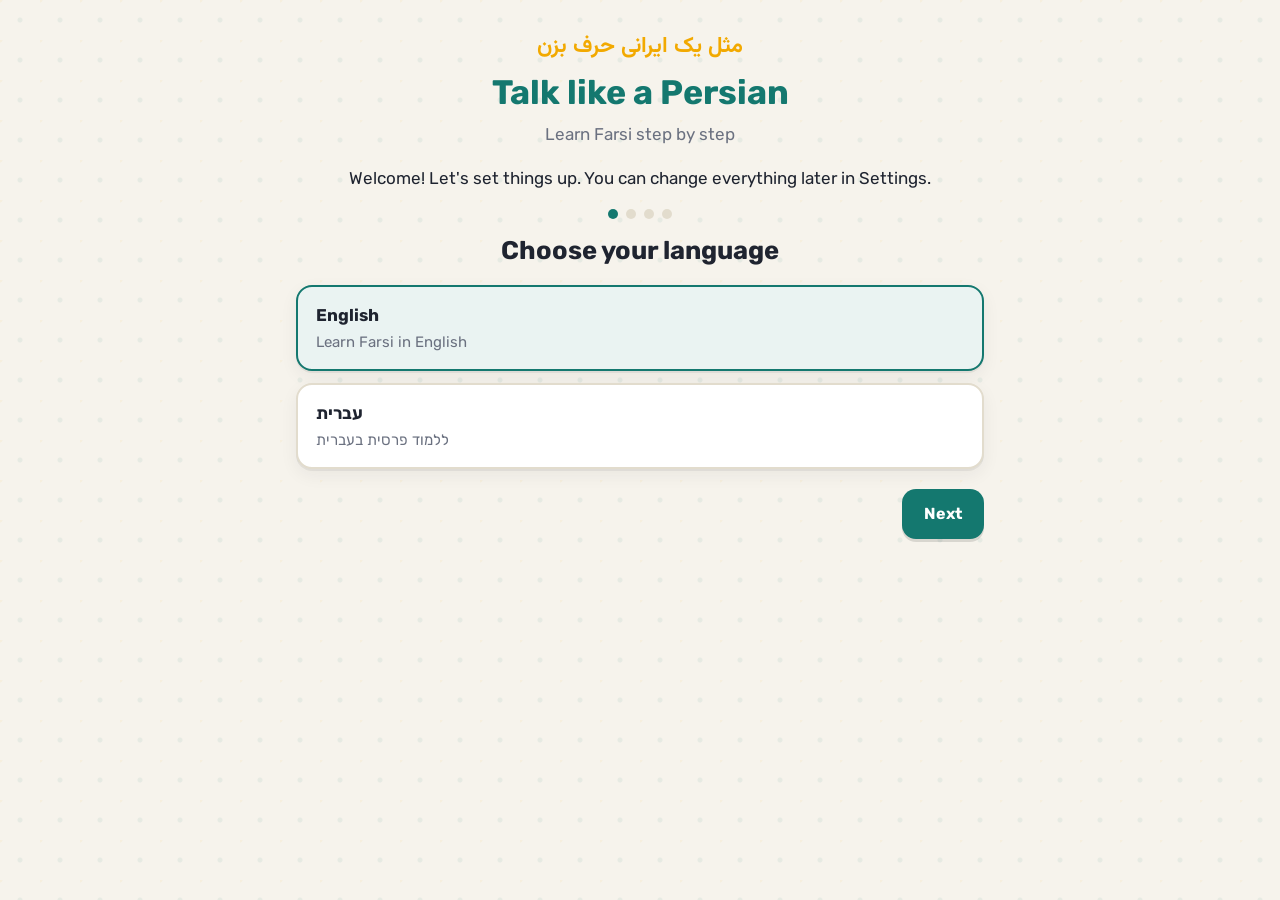
==== index.html @ 5ea9172d "Add Talk like a Persian: a Farsi learning web app Interactive app teaching Farsi to English and Hebr" ====
<!doctype html>
<html lang="en" dir="ltr">
<head>
  <meta charset="utf-8">
  <meta name="viewport" content="width=device-width, initial-scale=1">
  <title>Talk like a Persian</title>
  <meta name="description" content="Learn Farsi (Persian) in English or Hebrew: speaking, reading and writing, with fun exercises.">
  <meta name="theme-color" content="#14786f">
  <link rel="icon" href="data:image/svg+xml,%3Csvg xmlns='http://www.w3.org/2000/svg' viewBox='0 0 100 100'%3E%3Crect width='100' height='100' rx='22' fill='%2314786f'/%3E%3Ctext x='50' y='70' font-size='62' text-anchor='middle' fill='%23f2a900' font-family='serif'%3E%D9%81%3C/text%3E%3C/svg%3E">
  <link rel="preconnect" href="https://fonts.googleapis.com">
  <link rel="preconnect" href="https://fonts.gstatic.com" crossorigin>
  <link href="https://fonts.googleapis.com/css2?family=Rubik:wght@400;500;700&family=Vazirmatn:wght@400;600;700&display=swap" rel="stylesheet">
  <link rel="stylesheet" href="css/style.css">
</head>
<body>
  <div id="app" class="app"></div>
  <noscript>This app needs JavaScript turned on.</noscript>
  <script src="js/data.js"></script>
  <script src="js/strings.js"></script>
  <script src="js/app.js"></script>
</body>
</html>
---- css/style.css ----
/* Talk like a Persian — styles. Colors inspired by Persian tiles: turquoise, lapis, saffron, pomegranate. */
:root {
  --bg: #f6f3ec;
  --surface: #ffffff;
  --surface-2: #f0ece2;
  --text: #1f2430;
  --muted: #6b7180;
  --line: #e2dccd;
  --brand: #14786f;
  --brand-2: #1aa39a;
  --lapis: #2456a6;
  --saffron: #f2a900;
  --ok: #1f9d55;
  --ok-bg: #e3f6ea;
  --bad: #c8102e;
  --bad-bg: #fde8eb;
  --neutral-bg: #eef0f4;
  --shadow: 0 2px 0 rgba(0, 0, 0, .06), 0 6px 18px rgba(31, 36, 48, .06);
  --radius: 16px;
  --font: "Rubik", system-ui, -apple-system, "Segoe UI", Arial, sans-serif;
  --font-fa: "Vazirmatn", "Noto Naskh Arabic", "Segoe UI", Tahoma, sans-serif;
}
@media (prefers-color-scheme: dark) {
  :root {
    --bg: #12161d;
    --surface: #1b212b;
    --surface-2: #232b37;
    --text: #e8eaf0;
    --muted: #9aa2b1;
    --line: #2e3745;
    --brand: #22b3a7;
    --brand-2: #2fcabd;
    --lapis: #6d9bea;
    --ok: #3ccf7e;
    --ok-bg: #173826;
    --bad: #ff6b81;
    --bad-bg: #3d1d24;
    --neutral-bg: #252c38;
    --shadow: 0 2px 0 rgba(0, 0, 0, .3), 0 6px 18px rgba(0, 0, 0, .25);
  }
}

* { box-sizing: border-box; }
html, body { margin: 0; }
body {
  background: var(--bg);
  background-image:
    radial-gradient(circle at 20px 20px, rgba(20, 120, 111, .07) 2px, transparent 3px),
    radial-gradient(circle at 0 0, rgba(242, 169, 0, .06) 2px, transparent 3px);
  background-size: 40px 40px;
  color: var(--text);
  font-family: var(--font);
  font-size: 17px;
  line-height: 1.5;
  -webkit-tap-highlight-color: transparent;
}
button { font: inherit; color: inherit; cursor: pointer; }
button:disabled { cursor: default; }
.app { max-width: 720px; margin: 0 auto; padding: 0 16px 48px; min-height: 100vh; }

.fa { font-family: var(--font-fa); unicode-bidi: isolate; }
.tr { unicode-bidi: isolate; }
.muted { color: var(--muted); }
.small { font-size: .85em; }
.center { text-align: center; }

/* ---------- top bar ---------- */
.topbar {
  display: flex; align-items: center; justify-content: space-between;
  padding: 12px 0; gap: 8px; position: sticky; top: 0; z-index: 5;
  background: var(--bg);
}
.brand { display: flex; align-items: center; gap: 10px; background: none; border: 0; padding: 0; font-weight: 700; }
.brand-mark {
  width: 38px; height: 38px; border-radius: 11px; display: grid; place-items: center;
  background: var(--brand); color: var(--saffron); font-size: 24px; line-height: 1;
}
.brand-text { font-size: 18px; }
.stats { display: flex; align-items: center; gap: 6px; }
.stat { background: var(--surface); border: 1px solid var(--line); border-radius: 999px; padding: 4px 10px; font-weight: 500; font-size: 15px; }
.icon-btn { background: var(--surface); border: 1px solid var(--line); border-radius: 12px; width: 40px; height: 40px; font-size: 18px; flex: none; }
@media (max-width: 420px) { .brand-text { display: none; } }

/* ---------- buttons ---------- */
.btn {
  border: 0; border-radius: 14px; padding: 13px 22px; font-weight: 700; font-size: 16px;
  background: var(--surface-2); transition: transform .08s, filter .15s;
  box-shadow: 0 3px 0 rgba(0, 0, 0, .12);
}
.btn:active:not(:disabled) { transform: translateY(2px); box-shadow: 0 1px 0 rgba(0, 0, 0, .12); }
.btn:disabled { opacity: .45; }
.btn.primary { background: var(--brand); color: #fff; }
.btn.danger { background: var(--bad); color: #fff; }
.btn.ghost { background: var(--surface); border: 1px solid var(--line); }
.btn.small { padding: 8px 14px; font-size: 14px; }
.row { display: flex; justify-content: space-between; align-items: center; gap: 12px; margin-top: 20px; }
.center-row { justify-content: center; }
.stack { display: grid; gap: 10px; margin-top: 24px; }

/* ---------- onboarding ---------- */
.onboard { padding-top: 28px; }
.hero { text-align: center; margin-bottom: 18px; }
.hero h1 { margin: 4px 0 0; font-size: 34px; color: var(--brand); }
.hero-fa { font-size: 22px; color: var(--saffron); font-weight: 700; }
.hero p { margin: 4px 0 0; }
.dots { display: flex; justify-content: center; gap: 8px; margin: 18px 0 6px; }
.dots i { width: 10px; height: 10px; border-radius: 50%; background: var(--line); }
.dots i.on { background: var(--brand); }
.onboard h2 { text-align: center; margin: 12px 0 16px; }
.choices { display: grid; gap: 12px; }
.choice {
  text-align: start; background: var(--surface); border: 2px solid var(--line); border-radius: var(--radius);
  padding: 16px 18px; display: grid; gap: 2px; box-shadow: var(--shadow);
}
.choice span { color: var(--muted); font-size: 15px; }
.choice.selected { border-color: var(--brand); background: color-mix(in srgb, var(--brand) 9%, var(--surface)); }

/* ---------- menu ---------- */
.page-title { font-size: 24px; margin: 10px 0 18px; }
.modes { display: grid; grid-template-columns: 1fr 1fr; gap: 12px; margin-bottom: 18px; }
@media (max-width: 520px) { .modes { grid-template-columns: 1fr; } }
.mode {
  display: flex; gap: 12px; align-items: center; text-align: start; border: 0; border-radius: var(--radius);
  padding: 16px; color: #fff; box-shadow: var(--shadow);
}
.mode small { display: block; opacity: .9; font-size: 14px; }
.mode-icon { font-size: 28px; }
.mode.review { background: linear-gradient(135deg, var(--lapis), #3a74cf); }
.mode.speed { background: linear-gradient(135deg, #d98c00, var(--saffron)); color: #2a1c00; }
.section { background: var(--surface); border: 1px solid var(--line); border-radius: var(--radius); margin-bottom: 14px; box-shadow: var(--shadow); }
.section summary {
  list-style: none; padding: 14px 18px; font-weight: 700; font-size: 19px; display: flex; align-items: center; gap: 10px; cursor: pointer;
}
.section summary::-webkit-details-marker { display: none; }
.section summary::after { content: "▾"; margin-inline-start: auto; color: var(--muted); transition: transform .2s; }
.section:not([open]) summary::after { transform: rotate(-90deg); }
[dir="rtl"] .section:not([open]) summary::after { transform: rotate(90deg); }
.badge { font-style: normal; font-size: 12px; background: var(--saffron); color: #2a1c00; border-radius: 999px; padding: 2px 8px; }
.topics { display: grid; grid-template-columns: repeat(auto-fill, minmax(210px, 1fr)); gap: 10px; padding: 0 14px 14px; }
.topic {
  display: flex; align-items: center; gap: 12px; text-align: start; background: var(--surface-2);
  border: 2px solid transparent; border-radius: 14px; padding: 12px;
}
.topic:hover { border-color: var(--brand-2); }
.topic.done { background: color-mix(in srgb, var(--brand) 10%, var(--surface)); }
.topic-icon { font-size: 26px; width: 42px; height: 42px; display: grid; place-items: center; background: var(--surface); border-radius: 12px; flex: none; }
.icon-fa { color: var(--brand); font-weight: 700; }
.topic-body { display: grid; flex: 1; min-width: 0; }
.topic-body strong { font-size: 15px; line-height: 1.3; }
.topic-body small { color: var(--muted); }
.stars i { font-style: normal; color: var(--line); font-size: 14px; }
.stars i.on { color: var(--saffron); }

/* ---------- settings ---------- */
.settings label { display: block; font-weight: 700; margin: 18px 0 8px; }
.seg { display: flex; flex-wrap: wrap; gap: 8px; }
.seg button { background: var(--surface); border: 2px solid var(--line); border-radius: 12px; padding: 9px 14px; }
.seg button.selected { border-color: var(--brand); background: color-mix(in srgb, var(--brand) 12%, var(--surface)); font-weight: 700; }

/* ---------- lesson header / progress ---------- */
.lesson-head { display: flex; align-items: center; gap: 12px; margin: 8px 0 14px; }
.lesson-head h1 { font-size: 19px; margin: 0; flex: 1; }
.progress { height: 12px; background: var(--surface-2); border-radius: 999px; overflow: hidden; }
.progress.grow { flex: 1; }
.progress i { display: block; height: 100%; background: linear-gradient(90deg, var(--brand-2), var(--brand)); border-radius: 999px; transition: width .3s; }
.counter { text-align: center; color: var(--muted); font-size: 14px; margin: 6px 0 10px; }
.intro {
  background: color-mix(in srgb, var(--saffron) 14%, var(--surface)); border: 1px solid color-mix(in srgb, var(--saffron) 40%, var(--line));
  border-radius: 14px; padding: 12px 14px; margin-bottom: 14px; font-size: 15px;
}

/* ---------- flashcards ---------- */
.card-wrap { perspective: 1200px; }
.card {
  position: relative; width: 100%; min-height: 330px; border: 0; padding: 0; background: none;
  transform-style: preserve-3d; transition: transform .5s;
}
.card.flipped { transform: rotateY(180deg); }
.face {
  position: absolute; inset: 0; backface-visibility: hidden; -webkit-backface-visibility: hidden;
  background: var(--surface); border: 1px solid var(--line); border-radius: 22px; box-shadow: var(--shadow);
  display: flex; flex-direction: column; align-items: center; justify-content: center; gap: 10px; padding: 20px;
}
.face.back { transform: rotateY(180deg); }
.word { display: flex; flex-direction: column; align-items: center; gap: 4px; text-align: center; }
.word .primary { font-weight: 700; line-height: 1.6; }
.word .secondary { color: var(--muted); }
.word.xl .primary { font-size: 46px; }
.word.xl .secondary { font-size: 20px; }
.word.lg .primary { font-size: 36px; }
.word.lg .secondary { font-size: 18px; }
.word.md .primary { font-size: 28px; }
.word.md .secondary { font-size: 16px; }
.meaning { font-size: 20px; font-weight: 500; text-align: center; }
.meaning.big { font-size: 26px; font-weight: 700; }
.extra { font-size: 16px; text-align: center; }
.label { color: var(--muted); }
.digit { font-size: 26px; font-weight: 700; color: var(--brand); }
.letter-big { font-size: 110px; line-height: 1.2; color: var(--brand); text-align: center; font-weight: 700; }
.letter-name { font-size: 26px; font-weight: 700; }
.forms-title { color: var(--muted); font-size: 14px; }
.forms { display: flex; gap: 10px; flex-wrap: wrap; justify-content: center; direction: rtl; }
.form { background: var(--surface-2); border-radius: 12px; padding: 6px 12px; display: grid; justify-items: center; min-width: 64px; }
.form .fa { font-size: 38px; line-height: 1.5; }
.form small { color: var(--muted); font-size: 12px; direction: ltr; }
[lang="he"] .form small { direction: rtl; }
.note { font-size: 14px; color: var(--muted); margin: 0; text-align: center; }
.example { font-size: 16px; text-align: center; }
.ex-fa { font-size: 24px; font-weight: 700; }

/* ---------- practice ---------- */
.prompt { font-size: 21px; margin: 6px 0 14px; }
.stem {
  background: var(--surface); border: 1px solid var(--line); border-radius: 20px; padding: 22px 16px; box-shadow: var(--shadow);
  display: flex; flex-direction: column; align-items: center; gap: 8px; margin-bottom: 16px;
}
.equals { color: var(--muted); font-size: 22px; }
.options { display: grid; gap: 10px; }
.options.two { grid-template-columns: 1fr 1fr; }
.options.letters-4 { grid-template-columns: repeat(4, 1fr); }
.opt {
  background: var(--surface); border: 2px solid var(--line); border-bottom-width: 4px; border-radius: 14px;
  padding: 14px; font-size: 18px; display: flex; align-items: center; justify-content: center; gap: 10px; flex-wrap: wrap;
  transition: transform .08s;
}
.opt:active:not(:disabled) { transform: translateY(2px); }
.opt:hover:not(:disabled) { border-color: var(--brand-2); }
.opt-main { font-weight: 700; font-size: 20px; }
.opt-sub { color: var(--muted); font-size: 15px; }
.opt-letter { font-size: 40px; line-height: 1.3; }
.opt.right, .m-btn.matched { border-color: var(--ok); background: var(--ok-bg); }
.opt.wrong, .m-btn.wrong { border-color: var(--bad); background: var(--bad-bg); animation: shake .35s; }
.opt.yes { color: var(--ok); font-weight: 700; }
.opt.no { color: var(--bad); font-weight: 700; }
@keyframes shake { 25% { transform: translateX(-5px); } 75% { transform: translateX(5px); } }

.type-in {
  width: 100%; font: inherit; font-size: 22px; padding: 14px 16px; border-radius: 14px; border: 2px solid var(--line);
  background: var(--surface); color: var(--text); text-align: center;
}
.type-in:focus { outline: none; border-color: var(--brand); }
.type-in.right { border-color: var(--ok); background: var(--ok-bg); }
.type-in.wrong { border-color: var(--bad); background: var(--bad-bg); }

.answer-line {
  min-height: 64px; border-bottom: 2px dashed var(--line); display: flex; flex-wrap: wrap; gap: 8px; padding: 10px 0; margin-bottom: 16px;
}
.answer-line.right { border-color: var(--ok); }
.answer-line.wrong { border-color: var(--bad); }
.bank { display: flex; flex-wrap: wrap; gap: 8px; justify-content: center; min-height: 54px; }
.tile {
  background: var(--surface); border: 2px solid var(--line); border-bottom-width: 4px; border-radius: 12px; padding: 8px 14px; font-size: 19px;
}
.tile .fa { font-size: 22px; }
.tile.letter { min-width: 52px; }
.tile.letter .fa { font-size: 28px; }
.tile.used { opacity: .25; }
.spell-out {
  min-height: 84px; display: grid; place-items: center; font-size: 46px; font-weight: 700;
  border-bottom: 2px dashed var(--line); margin-bottom: 16px;
}
.spell-out.right { color: var(--ok); border-color: var(--ok); }
.spell-out.wrong { color: var(--bad); border-color: var(--bad); }

.match { display: grid; grid-template-columns: 1fr 1fr; gap: 12px; }
.match .col { display: grid; gap: 10px; align-content: start; }
.m-btn {
  background: var(--surface); border: 2px solid var(--line); border-bottom-width: 4px; border-radius: 14px; padding: 12px 8px;
  min-height: 62px; font-size: 17px;
}
.m-btn .fa { font-size: 22px; }
.m-btn .match-letter { font-size: 32px; }
.m-btn.sel { border-color: var(--lapis); background: color-mix(in srgb, var(--lapis) 14%, var(--surface)); }
.m-btn.matched { opacity: .55; }

.mic {
  display: block; margin: 10px auto; width: 96px; height: 96px; border-radius: 50%; border: 0; font-size: 42px;
  background: var(--brand); box-shadow: 0 5px 0 rgba(0, 0, 0, .18);
}
.mic.live { background: var(--bad); animation: pulse 1s infinite; }
@keyframes pulse { 50% { box-shadow: 0 0 0 14px color-mix(in srgb, var(--bad) 25%, transparent); } }

.feedback {
  position: sticky; bottom: 0; margin: 20px -16px 0; padding: 16px; display: flex; align-items: center; justify-content: space-between;
  gap: 12px; border-radius: 18px 18px 0 0; animation: rise .2s;
}
.feedback.ok { background: var(--ok-bg); color: var(--ok); }
.feedback.bad { background: var(--bad-bg); color: var(--bad); }
.feedback.neutral { background: var(--neutral-bg); }
.feedback .fb-text { display: grid; gap: 4px; }
.feedback .fb-text div { color: var(--text); }
.feedback .fa { font-size: 1.2em; }
@keyframes rise { from { transform: translateY(20px); opacity: 0; } }

/* ---------- speed round ---------- */
.timer { flex: 1; height: 14px; background: var(--surface-2); border-radius: 999px; overflow: hidden; }
.timer i { display: block; height: 100%; background: linear-gradient(90deg, var(--bad), var(--saffron)); transition: width 1s linear; }
.speed-score { font-weight: 700; color: var(--ok); min-width: 48px; text-align: end; }

/* ---------- results ---------- */
.results, .center-page { text-align: center; padding-top: 30px; }
.big-emoji { font-size: 72px; }
.results h1 { margin: 6px 0; }
.lead { font-size: 19px; color: var(--muted); margin: 0; }
.result-stars .stars i { font-size: 44px; }
.result-grid { display: grid; grid-template-columns: repeat(3, 1fr); gap: 10px; margin-top: 18px; }
.result-grid div { background: var(--surface); border: 1px solid var(--line); border-radius: 16px; padding: 14px 6px; display: grid; box-shadow: var(--shadow); }
.result-grid strong { font-size: 24px; }
.result-grid small { color: var(--muted); }

/* ---------- confetti ---------- */
.confetti { position: fixed; inset: 0; pointer-events: none; overflow: hidden; z-index: 50; }
.confetti i { position: absolute; top: -12px; width: 9px; height: 14px; border-radius: 2px; animation: fall linear forwards; }
@keyframes fall { to { top: 105%; transform: rotate(720deg) translateX(40px); } }

@media (prefers-reduced-motion: reduce) {
  *, *::before, *::after { animation: none !important; transition: none !important; }
}
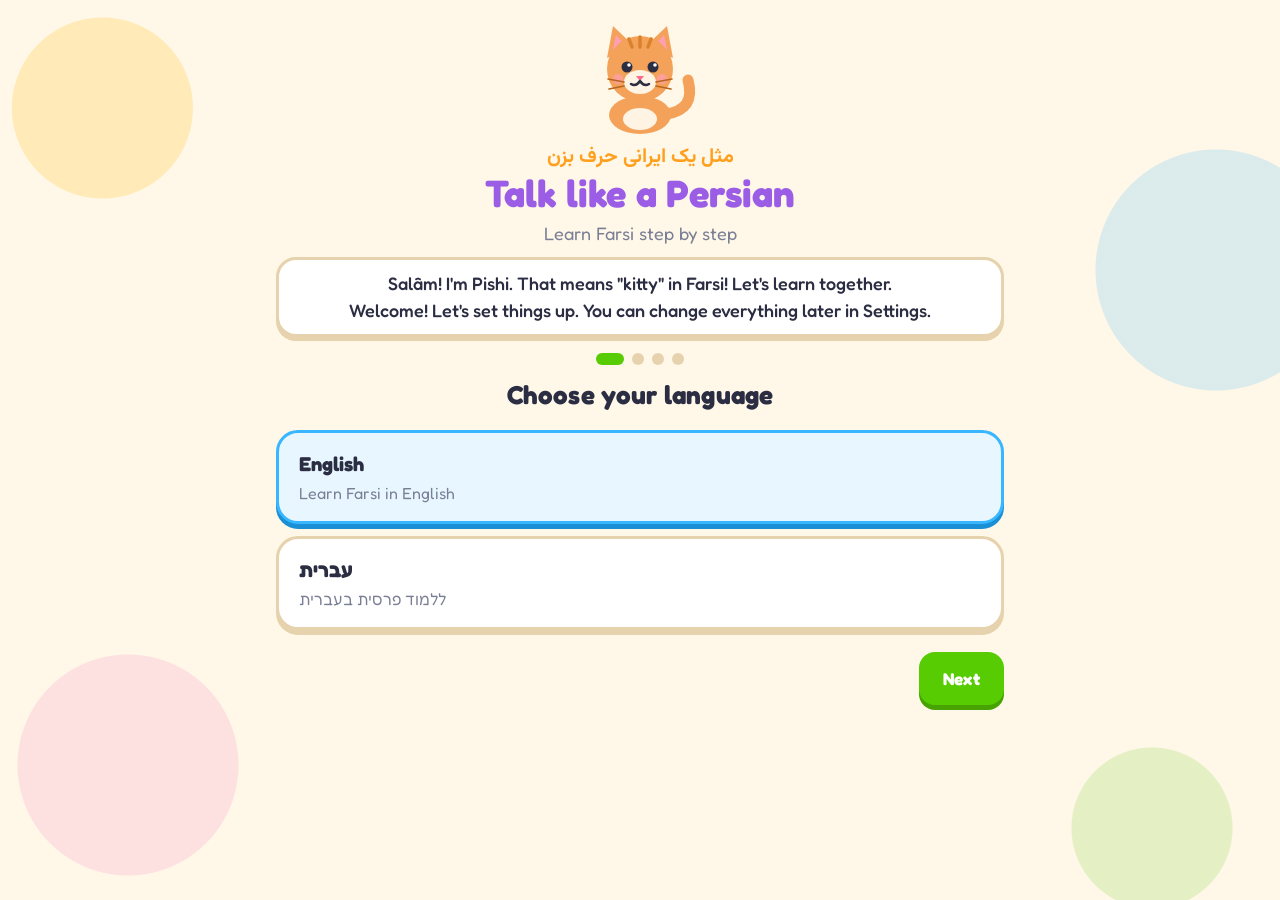
==== commit ad2fa37f: "Add exercise menus, playful redesign, 1,081 words and a dictionary - Every sub-topic has an exercise" ====
--- a/index.html
+++ b/index.html
@@ -5,17 +5,38 @@
   <meta name="viewport" content="width=device-width, initial-scale=1">
   <title>Talk like a Persian</title>
   <meta name="description" content="Learn Farsi (Persian) in English or Hebrew: speaking, reading and writing, with fun exercises.">
-  <meta name="theme-color" content="#14786f">
-  <link rel="icon" href="data:image/svg+xml,%3Csvg xmlns='http://www.w3.org/2000/svg' viewBox='0 0 100 100'%3E%3Crect width='100' height='100' rx='22' fill='%2314786f'/%3E%3Ctext x='50' y='70' font-size='62' text-anchor='middle' fill='%23f2a900' font-family='serif'%3E%D9%81%3C/text%3E%3C/svg%3E">
+  <meta name="theme-color" content="#ffc93c">
+  <link rel="icon" href="data:image/svg+xml,%3Csvg xmlns='http://www.w3.org/2000/svg' viewBox='0 0 100 100'%3E%3Crect width='100' height='100' rx='28' fill='%23ffc93c'/%3E%3Ctext x='50' y='72' font-size='62' text-anchor='middle' fill='%232b2d42' font-family='sans-serif' font-weight='bold'%3E%D9%81%3C/text%3E%3C/svg%3E">
   <link rel="preconnect" href="https://fonts.googleapis.com">
   <link rel="preconnect" href="https://fonts.gstatic.com" crossorigin>
-  <link href="https://fonts.googleapis.com/css2?family=Rubik:wght@400;500;700&family=Vazirmatn:wght@400;600;700&display=swap" rel="stylesheet">
+  <link href="https://fonts.googleapis.com/css2?family=Fredoka:wght@400;500;600;700&family=Vazirmatn:wght@400;600;700;800&display=swap" rel="stylesheet">
   <link rel="stylesheet" href="css/style.css">
 </head>
 <body>
   <div id="app" class="app"></div>
   <noscript>This app needs JavaScript turned on.</noscript>
-  <script src="js/data.js"></script>
+  <!-- Lessons: registry.js first, then one file per topic. A missing file is simply skipped. -->
+  <script src="js/registry.js"></script>
+  <script src="js/data/alphabet.js"></script>
+  <script src="js/data/basics.js"></script>
+  <script src="js/data/people.js"></script>
+  <script src="js/data/food.js"></script>
+  <script src="js/data/colors.js"></script>
+  <script src="js/data/animals.js"></script>
+  <script src="js/data/body.js"></script>
+  <script src="js/data/home.js"></script>
+  <script src="js/data/clothes.js"></script>
+  <script src="js/data/time.js"></script>
+  <script src="js/data/city.js"></script>
+  <script src="js/data/nature.js"></script>
+  <script src="js/data/school.js"></script>
+  <script src="js/data/shopping.js"></script>
+  <script src="js/data/feelings.js"></script>
+  <script src="js/data/hobbies.js"></script>
+  <script src="js/data/verbs.js"></script>
+  <script src="js/data/grammar.js"></script>
+  <script src="js/data/culture.js"></script>
+  <script src="js/data/talk.js"></script>
   <script src="js/strings.js"></script>
   <script src="js/app.js"></script>
 </body>
--- a/css/style.css
+++ b/css/style.css
@@ -1,62 +1,64 @@
-/* Talk like a Persian — styles. Colors inspired by Persian tiles: turquoise, lapis, saffron, pomegranate. */
+/* Talk like a Persian — playful & bright theme. */
 :root {
-  --bg: #f6f3ec;
+  --bg: #fff7e8;
   --surface: #ffffff;
-  --surface-2: #f0ece2;
-  --text: #1f2430;
-  --muted: #6b7180;
-  --line: #e2dccd;
-  --brand: #14786f;
-  --brand-2: #1aa39a;
-  --lapis: #2456a6;
-  --saffron: #f2a900;
-  --ok: #1f9d55;
-  --ok-bg: #e3f6ea;
-  --bad: #c8102e;
-  --bad-bg: #fde8eb;
-  --neutral-bg: #eef0f4;
-  --shadow: 0 2px 0 rgba(0, 0, 0, .06), 0 6px 18px rgba(31, 36, 48, .06);
-  --radius: 16px;
-  --font: "Rubik", system-ui, -apple-system, "Segoe UI", Arial, sans-serif;
+  --surface-2: #fff1d6;
+  --text: #2b2d42;
+  --muted: #7a7f95;
+  --line: #f0e3c8;
+  --line-strong: #e6d3ad;
+
+  --green: #58cc02;   --green-d: #46a302;
+  --sun: #ffc93c;     --sun-d: #e0a800;
+  --coral: #ff6b6b;   --coral-d: #e04848;
+  --sky: #38b6ff;     --sky-d: #1b8fd6;
+  --grape: #9b5de5;   --grape-d: #7a3fc4;
+  --pink: #f15bb5;    --pink-d: #cc3a92;
+  --orange: #ff9f1c;  --orange-d: #db7f00;
+
+  --ok: #3aa500;      --ok-bg: #d7ffb8;
+  --bad: #e04848;     --bad-bg: #ffdfe0;
+  --neutral-bg: #eef0f6;
+  --radius: 22px;
+  --font: "Fredoka", "Rubik", system-ui, -apple-system, "Segoe UI", Arial, sans-serif;
   --font-fa: "Vazirmatn", "Noto Naskh Arabic", "Segoe UI", Tahoma, sans-serif;
 }
 @media (prefers-color-scheme: dark) {
   :root {
-    --bg: #12161d;
-    --surface: #1b212b;
-    --surface-2: #232b37;
-    --text: #e8eaf0;
-    --muted: #9aa2b1;
-    --line: #2e3745;
-    --brand: #22b3a7;
-    --brand-2: #2fcabd;
-    --lapis: #6d9bea;
-    --ok: #3ccf7e;
-    --ok-bg: #173826;
-    --bad: #ff6b81;
-    --bad-bg: #3d1d24;
-    --neutral-bg: #252c38;
-    --shadow: 0 2px 0 rgba(0, 0, 0, .3), 0 6px 18px rgba(0, 0, 0, .25);
+    --bg: #17182b;
+    --surface: #23253d;
+    --surface-2: #2c2f4c;
+    --text: #f3f1ff;
+    --muted: #a7aac7;
+    --line: #353859;
+    --line-strong: #44486e;
+    --ok: #7be33a;     --ok-bg: #20391a;
+    --bad: #ff7f86;    --bad-bg: #44212a;
+    --neutral-bg: #2c2f4c;
   }
 }
 
 * { box-sizing: border-box; }
 html, body { margin: 0; }
 body {
-  background: var(--bg);
+  background-color: var(--bg);
   background-image:
-    radial-gradient(circle at 20px 20px, rgba(20, 120, 111, .07) 2px, transparent 3px),
-    radial-gradient(circle at 0 0, rgba(242, 169, 0, .06) 2px, transparent 3px);
-  background-size: 40px 40px;
+    radial-gradient(circle at 8% 12%, color-mix(in srgb, var(--sun) 28%, transparent) 0 90px, transparent 91px),
+    radial-gradient(circle at 95% 30%, color-mix(in srgb, var(--sky) 18%, transparent) 0 120px, transparent 121px),
+    radial-gradient(circle at 10% 85%, color-mix(in srgb, var(--pink) 14%, transparent) 0 110px, transparent 111px),
+    radial-gradient(circle at 90% 92%, color-mix(in srgb, var(--green) 16%, transparent) 0 80px, transparent 81px);
+  background-attachment: fixed;
   color: var(--text);
   font-family: var(--font);
-  font-size: 17px;
+  font-size: 18px;
   line-height: 1.5;
   -webkit-tap-highlight-color: transparent;
 }
 button { font: inherit; color: inherit; cursor: pointer; }
 button:disabled { cursor: default; }
-.app { max-width: 720px; margin: 0 auto; padding: 0 16px 48px; min-height: 100vh; }
+button:focus-visible, input:focus-visible, summary:focus-visible { outline: 3px solid var(--sky); outline-offset: 2px; }
+.app { max-width: 760px; margin: 0 auto; padding: 0 16px 56px; min-height: 100vh; }
+h1, h2 { font-weight: 700; letter-spacing: .2px; }
 
 .fa { font-family: var(--font-fa); unicode-bidi: isolate; }
 .tr { unicode-bidi: isolate; }
@@ -64,253 +66,452 @@
 .small { font-size: .85em; }
 .center { text-align: center; }
 
+/* ---------- mascot ---------- */
+.pishi { width: 84px; height: 84px; flex: none; overflow: visible; }
+.pishi-tail { transform-origin: 86px 98px; animation: wag 1.6s ease-in-out infinite; }
+@keyframes wag { 50% { transform: rotate(-12deg); } }
+.pishi.mood-happy { animation: bob 2.4s ease-in-out infinite; }
+.pishi.mood-cheer { animation: hop .7s ease-in-out infinite; }
+.pishi.mood-sad { animation: none; }
+@keyframes bob { 50% { transform: translateY(-4px); } }
+@keyframes hop { 0%, 100% { transform: translateY(0); } 40% { transform: translateY(-10px) rotate(-4deg); } }
+.pishi-row { display: flex; align-items: center; gap: 10px; margin: 6px 0 4px; }
+.bubble {
+  position: relative; background: var(--surface); border: 3px solid var(--line-strong); border-radius: 20px;
+  padding: 10px 16px; font-weight: 500; box-shadow: 0 4px 0 var(--line-strong);
+}
+.pishi-row .bubble::before {
+  content: ""; position: absolute; inset-inline-start: -12px; top: 50%; translate: 0 -50%;
+  border: 9px solid transparent; border-inline-end-color: var(--line-strong);
+}
+.bubble.wide { text-align: center; margin: 4px 0 8px; }
+.hero-cat { width: 120px; height: 120px; display: block; margin: 0 auto; }
+.result-cat { width: 140px; height: 140px; display: block; margin: 0 auto; }
+
 /* ---------- top bar ---------- */
 .topbar {
   display: flex; align-items: center; justify-content: space-between;
-  padding: 12px 0; gap: 8px; position: sticky; top: 0; z-index: 5;
-  background: var(--bg);
+  padding: 12px 0; gap: 8px;
 }
 .brand { display: flex; align-items: center; gap: 10px; background: none; border: 0; padding: 0; font-weight: 700; }
 .brand-mark {
-  width: 38px; height: 38px; border-radius: 11px; display: grid; place-items: center;
-  background: var(--brand); color: var(--saffron); font-size: 24px; line-height: 1;
-}
-.brand-text { font-size: 18px; }
+  width: 42px; height: 42px; border-radius: 14px; display: grid; place-items: center;
+  background: var(--sun); color: #2b2d42; font-size: 26px; line-height: 1; font-weight: 800;
+  box-shadow: 0 4px 0 var(--sun-d); transform: rotate(-6deg);
+}
+.brand-text { font-size: 20px; }
 .stats { display: flex; align-items: center; gap: 6px; }
-.stat { background: var(--surface); border: 1px solid var(--line); border-radius: 999px; padding: 4px 10px; font-weight: 500; font-size: 15px; }
-.icon-btn { background: var(--surface); border: 1px solid var(--line); border-radius: 12px; width: 40px; height: 40px; font-size: 18px; flex: none; }
+.stat {
+  background: var(--surface); border: 2px solid var(--line); border-radius: 999px; padding: 3px 11px;
+  font-weight: 600; font-size: 16px;
+}
+.icon-btn {
+  background: var(--surface); border: 2px solid var(--line-strong); border-radius: 14px; width: 44px; height: 44px;
+  font-size: 18px; flex: none; box-shadow: 0 3px 0 var(--line-strong);
+}
+.icon-btn:active { transform: translateY(2px); box-shadow: 0 1px 0 var(--line-strong); }
 @media (max-width: 420px) { .brand-text { display: none; } }
 
 /* ---------- buttons ---------- */
 .btn {
-  border: 0; border-radius: 14px; padding: 13px 22px; font-weight: 700; font-size: 16px;
-  background: var(--surface-2); transition: transform .08s, filter .15s;
-  box-shadow: 0 3px 0 rgba(0, 0, 0, .12);
-}
-.btn:active:not(:disabled) { transform: translateY(2px); box-shadow: 0 1px 0 rgba(0, 0, 0, .12); }
+  --c: var(--surface); --d: var(--line-strong);
+  border: 0; border-radius: 16px; padding: 14px 24px; font-weight: 700; font-size: 17px; letter-spacing: .3px;
+  background: var(--c); box-shadow: 0 5px 0 var(--d); transition: transform .08s, box-shadow .08s, filter .15s;
+  text-transform: none;
+}
+.btn:hover:not(:disabled) { filter: brightness(1.05); }
+.btn:active:not(:disabled) { transform: translateY(4px); box-shadow: 0 1px 0 var(--d); }
 .btn:disabled { opacity: .45; }
-.btn.primary { background: var(--brand); color: #fff; }
-.btn.danger { background: var(--bad); color: #fff; }
-.btn.ghost { background: var(--surface); border: 1px solid var(--line); }
-.btn.small { padding: 8px 14px; font-size: 14px; }
-.row { display: flex; justify-content: space-between; align-items: center; gap: 12px; margin-top: 20px; }
+.btn.primary { --c: var(--green); --d: var(--green-d); color: #fff; }
+.btn.danger { --c: var(--coral); --d: var(--coral-d); color: #fff; }
+.btn.ghost { --c: var(--surface); --d: var(--line-strong); border: 2px solid var(--line-strong); }
+.btn.small { padding: 8px 14px; font-size: 15px; }
+.row { display: flex; justify-content: space-between; align-items: center; gap: 12px; margin-top: 22px; }
 .center-row { justify-content: center; }
-.stack { display: grid; gap: 10px; margin-top: 24px; }
+.stack { display: grid; gap: 12px; margin-top: 26px; }
 
 /* ---------- onboarding ---------- */
-.onboard { padding-top: 28px; }
-.hero { text-align: center; margin-bottom: 18px; }
-.hero h1 { margin: 4px 0 0; font-size: 34px; color: var(--brand); }
-.hero-fa { font-size: 22px; color: var(--saffron); font-weight: 700; }
+.onboard { padding-top: 16px; }
+.hero { text-align: center; margin-bottom: 10px; }
+.hero h1 { margin: 0; font-size: 38px; color: var(--grape); line-height: 1.15; }
+.hero-fa { font-size: 20px; color: var(--orange); font-weight: 700; margin-top: 4px; }
 .hero p { margin: 4px 0 0; }
-.dots { display: flex; justify-content: center; gap: 8px; margin: 18px 0 6px; }
-.dots i { width: 10px; height: 10px; border-radius: 50%; background: var(--line); }
-.dots i.on { background: var(--brand); }
-.onboard h2 { text-align: center; margin: 12px 0 16px; }
+.dots { display: flex; justify-content: center; gap: 8px; margin: 16px 0 6px; }
+.dots i { width: 12px; height: 12px; border-radius: 50%; background: var(--line-strong); transition: all .2s; }
+.dots i.on { background: var(--green); width: 28px; border-radius: 999px; }
+.onboard h2 { text-align: center; margin: 10px 0 16px; font-size: 26px; }
 .choices { display: grid; gap: 12px; }
 .choice {
-  text-align: start; background: var(--surface); border: 2px solid var(--line); border-radius: var(--radius);
-  padding: 16px 18px; display: grid; gap: 2px; box-shadow: var(--shadow);
-}
-.choice span { color: var(--muted); font-size: 15px; }
-.choice.selected { border-color: var(--brand); background: color-mix(in srgb, var(--brand) 9%, var(--surface)); }
+  text-align: start; background: var(--surface); border: 3px solid var(--line-strong); border-radius: var(--radius);
+  padding: 16px 20px; display: grid; gap: 2px; box-shadow: 0 5px 0 var(--line-strong); transition: transform .08s;
+}
+.choice strong { font-size: 20px; }
+.choice span { color: var(--muted); font-size: 16px; }
+.choice:active { transform: translateY(3px); box-shadow: 0 2px 0 var(--line-strong); }
+.choice.selected { border-color: var(--sky); background: color-mix(in srgb, var(--sky) 12%, var(--surface)); box-shadow: 0 5px 0 var(--sky-d); }
 
 /* ---------- menu ---------- */
-.page-title { font-size: 24px; margin: 10px 0 18px; }
-.modes { display: grid; grid-template-columns: 1fr 1fr; gap: 12px; margin-bottom: 18px; }
-@media (max-width: 520px) { .modes { grid-template-columns: 1fr; } }
+.page-title { font-size: 28px; margin: 12px 0 16px; }
+.modes { display: grid; grid-template-columns: repeat(3, 1fr); gap: 14px; margin-bottom: 20px; }
+@media (max-width: 640px) { .modes { grid-template-columns: 1fr; gap: 12px; } .mode { padding: 12px 16px; } .mode-icon { width: 46px; height: 46px; font-size: 28px; } }
 .mode {
-  display: flex; gap: 12px; align-items: center; text-align: start; border: 0; border-radius: var(--radius);
-  padding: 16px; color: #fff; box-shadow: var(--shadow);
-}
-.mode small { display: block; opacity: .9; font-size: 14px; }
-.mode-icon { font-size: 28px; }
-.mode.review { background: linear-gradient(135deg, var(--lapis), #3a74cf); }
-.mode.speed { background: linear-gradient(135deg, #d98c00, var(--saffron)); color: #2a1c00; }
-.section { background: var(--surface); border: 1px solid var(--line); border-radius: var(--radius); margin-bottom: 14px; box-shadow: var(--shadow); }
+  display: flex; gap: 14px; align-items: center; text-align: start; border: 0; border-radius: var(--radius);
+  padding: 18px; color: #fff; transition: transform .08s;
+}
+.mode strong { font-size: 21px; }
+.mode small { display: block; opacity: .95; font-size: 15px; }
+.mode-icon { font-size: 34px; width: 54px; height: 54px; display: grid; place-items: center; background: rgba(255, 255, 255, .25); border-radius: 16px; flex: none; }
+.mode.review { background: var(--sky); box-shadow: 0 6px 0 var(--sky-d); }
+.mode.speed { background: var(--pink); box-shadow: 0 6px 0 var(--pink-d); }
+.mode.dict { background: var(--grape); box-shadow: 0 6px 0 var(--grape-d); }
+.mode:active { transform: translateY(4px); box-shadow: 0 2px 0 rgba(0, 0, 0, .2); }
+.section {
+  background: var(--surface); border: 3px solid var(--line); border-radius: 26px; margin-bottom: 16px;
+  box-shadow: 0 6px 0 var(--line);
+}
 .section summary {
-  list-style: none; padding: 14px 18px; font-weight: 700; font-size: 19px; display: flex; align-items: center; gap: 10px; cursor: pointer;
+  list-style: none; padding: 16px 20px; font-weight: 700; font-size: 22px; display: flex; align-items: center; gap: 10px; cursor: pointer;
 }
 .section summary::-webkit-details-marker { display: none; }
-.section summary::after { content: "▾"; margin-inline-start: auto; color: var(--muted); transition: transform .2s; }
+.section summary::after {
+  content: "▾"; margin-inline-start: auto; width: 34px; height: 34px; display: grid; place-items: center;
+  background: var(--surface-2); border-radius: 50%; color: var(--muted); transition: transform .2s;
+}
 .section:not([open]) summary::after { transform: rotate(-90deg); }
 [dir="rtl"] .section:not([open]) summary::after { transform: rotate(90deg); }
-.badge { font-style: normal; font-size: 12px; background: var(--saffron); color: #2a1c00; border-radius: 999px; padding: 2px 8px; }
-.topics { display: grid; grid-template-columns: repeat(auto-fill, minmax(210px, 1fr)); gap: 10px; padding: 0 14px 14px; }
+.badge { font-style: normal; font-size: 13px; background: var(--sun); color: #2b2d42; border-radius: 999px; padding: 2px 10px; font-weight: 600; }
+.topics { display: grid; grid-template-columns: repeat(auto-fill, minmax(220px, 1fr)); gap: 12px; padding: 0 16px 18px; }
+
+.c0 { --tc: var(--coral); --td: var(--coral-d); }
+.c1 { --tc: var(--sky); --td: var(--sky-d); }
+.c2 { --tc: var(--green); --td: var(--green-d); }
+.c3 { --tc: var(--grape); --td: var(--grape-d); }
+.c4 { --tc: var(--orange); --td: var(--orange-d); }
+.c5 { --tc: var(--pink); --td: var(--pink-d); }
 .topic {
-  display: flex; align-items: center; gap: 12px; text-align: start; background: var(--surface-2);
-  border: 2px solid transparent; border-radius: 14px; padding: 12px;
-}
-.topic:hover { border-color: var(--brand-2); }
-.topic.done { background: color-mix(in srgb, var(--brand) 10%, var(--surface)); }
-.topic-icon { font-size: 26px; width: 42px; height: 42px; display: grid; place-items: center; background: var(--surface); border-radius: 12px; flex: none; }
-.icon-fa { color: var(--brand); font-weight: 700; }
-.topic-body { display: grid; flex: 1; min-width: 0; }
-.topic-body strong { font-size: 15px; line-height: 1.3; }
-.topic-body small { color: var(--muted); }
-.stars i { font-style: normal; color: var(--line); font-size: 14px; }
-.stars i.on { color: var(--saffron); }
+  position: relative; display: flex; align-items: center; gap: 12px; text-align: start; background: var(--surface);
+  border: 3px solid var(--line-strong); border-radius: 20px; padding: 12px; box-shadow: 0 5px 0 var(--line-strong);
+  transition: transform .08s, border-color .15s;
+}
+.topic:hover { border-color: var(--tc); }
+.topic:active { transform: translateY(3px); box-shadow: 0 2px 0 var(--line-strong); }
+.topic.done { border-color: var(--tc); }
+.topic-icon {
+  font-size: 28px; width: 54px; height: 54px; display: grid; place-items: center; flex: none;
+  background: var(--tc); border-radius: 16px; box-shadow: 0 4px 0 var(--td);
+}
+.icon-fa { color: #fff; font-weight: 800; }
+.topic-body { display: grid; flex: 1; min-width: 0; gap: 2px; }
+.topic-body strong { font-size: 17px; line-height: 1.25; }
+.topic-body small { color: var(--muted); font-size: 13px; }
+.mini-bar { height: 8px; background: var(--surface-2); border-radius: 999px; overflow: hidden; }
+.mini-bar i { display: block; height: 100%; background: var(--tc); border-radius: 999px; }
+.topics.lessons { padding: 0; }
+.level-chip {
+  justify-self: start; font-style: normal; font-size: 12px; font-weight: 600; line-height: 1.4; border-radius: 999px;
+  padding: 1px 9px; background: var(--surface-2); color: var(--text); border: 2px solid var(--line-strong);
+}
+.level-chip.lv-intermediate { border-color: var(--sky); }
+.level-chip.lv-advanced { border-color: var(--grape); }
+.done-badge { position: absolute; top: -10px; inset-inline-end: -6px; font-size: 22px; animation: bob 2s ease-in-out infinite; }
+.stars { white-space: nowrap; }
+.stars i { font-style: normal; color: var(--line-strong); font-size: 16px; }
+.stars i.on { color: var(--sun); text-shadow: 0 2px 0 var(--sun-d); }
 
 /* ---------- settings ---------- */
-.settings label { display: block; font-weight: 700; margin: 18px 0 8px; }
+.settings label { display: block; font-weight: 700; margin: 20px 0 8px; font-size: 19px; }
 .seg { display: flex; flex-wrap: wrap; gap: 8px; }
-.seg button { background: var(--surface); border: 2px solid var(--line); border-radius: 12px; padding: 9px 14px; }
-.seg button.selected { border-color: var(--brand); background: color-mix(in srgb, var(--brand) 12%, var(--surface)); font-weight: 700; }
+.seg button {
+  background: var(--surface); border: 3px solid var(--line-strong); border-radius: 14px; padding: 9px 16px; font-weight: 500;
+  box-shadow: 0 3px 0 var(--line-strong);
+}
+.seg button.selected { border-color: var(--sky); background: color-mix(in srgb, var(--sky) 14%, var(--surface)); font-weight: 700; box-shadow: 0 3px 0 var(--sky-d); }
 
 /* ---------- lesson header / progress ---------- */
 .lesson-head { display: flex; align-items: center; gap: 12px; margin: 8px 0 14px; }
-.lesson-head h1 { font-size: 19px; margin: 0; flex: 1; }
-.progress { height: 12px; background: var(--surface-2); border-radius: 999px; overflow: hidden; }
+.lesson-head h1 { font-size: 22px; margin: 0; flex: 1; min-width: 0; display: flex; align-items: center; gap: 10px; line-height: 1.25; }
+.title-text { flex: 1; min-width: 0; overflow-wrap: anywhere; }
+.back-btn { font-size: 22px; font-weight: 700; }
+.title-icon {
+  font-size: 26px; width: 46px; height: 46px; display: inline-grid; place-items: center; background: var(--sun);
+  border-radius: 14px; box-shadow: 0 3px 0 var(--sun-d); flex: none;
+}
+.title-icon, .title-icon .icon-fa { color: #2b2d42; }
+.progress { height: 16px; background: var(--surface-2); border-radius: 999px; overflow: hidden; border: 2px solid var(--line); }
 .progress.grow { flex: 1; }
-.progress i { display: block; height: 100%; background: linear-gradient(90deg, var(--brand-2), var(--brand)); border-radius: 999px; transition: width .3s; }
-.counter { text-align: center; color: var(--muted); font-size: 14px; margin: 6px 0 10px; }
+.progress i {
+  display: block; height: 100%; border-radius: 999px; transition: width .35s cubic-bezier(.3, 1.4, .6, 1);
+  background: linear-gradient(180deg, #7ee12f, var(--green)); box-shadow: inset 0 -3px 0 rgba(0, 0, 0, .1);
+}
+.counter { text-align: center; color: var(--muted); font-size: 15px; margin: 6px 0 10px; font-weight: 500; }
 .intro {
-  background: color-mix(in srgb, var(--saffron) 14%, var(--surface)); border: 1px solid color-mix(in srgb, var(--saffron) 40%, var(--line));
-  border-radius: 14px; padding: 12px 14px; margin-bottom: 14px; font-size: 15px;
-}
+  background: color-mix(in srgb, var(--sun) 22%, var(--surface)); border: 3px solid color-mix(in srgb, var(--sun) 60%, var(--line));
+  border-radius: 18px; padding: 12px 16px; margin-bottom: 14px; font-size: 16px;
+}
+
+/* ---------- topic page: exercise picker ---------- */
+.topic-progress { display: flex; align-items: center; gap: 10px; margin: 10px 0 4px; font-weight: 600; }
+.section-title { font-size: 24px; margin: 18px 0 12px; }
+.section-title small { display: block; font-size: 16px; color: var(--muted); font-weight: 500; }
+.stages { display: grid; grid-template-columns: repeat(auto-fill, minmax(160px, 1fr)); gap: 14px; }
+@media (max-width: 420px) { .stages { grid-template-columns: 1fr 1fr; gap: 12px; } }
+.s0 { --sc: var(--sky); --sd: var(--sky-d); }
+.s1 { --sc: var(--coral); --sd: var(--coral-d); }
+.s2 { --sc: var(--green); --sd: var(--green-d); }
+.s3 { --sc: var(--grape); --sd: var(--grape-d); }
+.s4 { --sc: var(--orange); --sd: var(--orange-d); }
+.s5 { --sc: var(--pink); --sd: var(--pink-d); }
+.stage {
+  position: relative; display: flex; flex-direction: column; align-items: center; text-align: center; gap: 4px;
+  background: var(--surface); border: 3px solid var(--line-strong); border-radius: 22px; padding: 16px 10px 12px;
+  box-shadow: 0 6px 0 var(--line-strong); transition: transform .08s, border-color .15s;
+}
+.stage:hover { border-color: var(--sc); transform: translateY(-2px); }
+.stage:active { transform: translateY(4px); box-shadow: 0 2px 0 var(--line-strong); }
+.stage.done { border-color: var(--sc); background: color-mix(in srgb, var(--sc) 9%, var(--surface)); }
+.stage-icon {
+  font-size: 34px; width: 66px; height: 66px; border-radius: 50%; display: grid; place-items: center;
+  background: var(--sc); box-shadow: 0 5px 0 var(--sd); margin-bottom: 6px;
+}
+.stage-text { display: flex; flex-direction: column; align-items: center; gap: 4px; max-width: 100%; }
+.stage strong { font-size: 17px; line-height: 1.2; }
+.stage small { color: var(--muted); font-size: 13px; line-height: 1.3; min-height: 2.6em; }
+.stage.mix { grid-column: 1 / -1; flex-direction: row; text-align: start; gap: 14px; padding: 14px 18px; }
+.stage.mix .stage-icon { margin: 0; flex: none; }
+.stage.mix .stage-text { flex: 1; min-width: 0; align-items: flex-start; overflow-wrap: anywhere; }
+.stage.mix small { min-height: 0; }
+.stage.mix .stars { flex: none; }
+@media (max-width: 420px) {
+  .stage.mix { gap: 10px; padding: 12px; }
+  .stage.mix .stage-icon { width: 54px; height: 54px; font-size: 28px; }
+  .stage.mix .stars i { font-size: 14px; }
+}
+.bonus-chip {
+  position: absolute; top: -11px; inset-inline-end: 8px; font-style: normal; font-size: 12px; font-weight: 700;
+  background: var(--sun); color: #2b2d42; border-radius: 999px; padding: 1px 9px; box-shadow: 0 2px 0 var(--sun-d);
+}
+.stage.bonus { border-style: dashed; }
 
 /* ---------- flashcards ---------- */
 .card-wrap { perspective: 1200px; }
 .card {
-  position: relative; width: 100%; min-height: 330px; border: 0; padding: 0; background: none;
-  transform-style: preserve-3d; transition: transform .5s;
+  position: relative; display: grid; width: 100%; min-height: 340px; border: 0; padding: 0; background: none;
+  transform-style: preserve-3d; transition: transform .55s cubic-bezier(.3, 1.3, .6, 1);
 }
 .card.flipped { transform: rotateY(180deg); }
+/* Both faces share one grid cell, so the card is as tall as the taller face. */
 .face {
-  position: absolute; inset: 0; backface-visibility: hidden; -webkit-backface-visibility: hidden;
-  background: var(--surface); border: 1px solid var(--line); border-radius: 22px; box-shadow: var(--shadow);
+  position: relative; grid-area: 1 / 1; min-width: 0; backface-visibility: hidden; -webkit-backface-visibility: hidden;
+  background: var(--surface); border: 3px solid var(--line-strong); border-radius: 28px; box-shadow: 0 8px 0 var(--line-strong);
   display: flex; flex-direction: column; align-items: center; justify-content: center; gap: 10px; padding: 20px;
 }
-.face.back { transform: rotateY(180deg); }
-.word { display: flex; flex-direction: column; align-items: center; gap: 4px; text-align: center; }
-.word .primary { font-weight: 700; line-height: 1.6; }
+.face.front { background: linear-gradient(160deg, var(--surface) 60%, color-mix(in srgb, var(--sun) 18%, var(--surface))); }
+.face.back { transform: rotateY(180deg); background: linear-gradient(160deg, var(--surface) 60%, color-mix(in srgb, var(--sky) 16%, var(--surface))); }
+.word { display: flex; flex-direction: column; align-items: center; gap: 4px; text-align: center; max-width: 100%; }
+.word .primary { font-weight: 700; line-height: 1.6; max-width: 100%; overflow-wrap: anywhere; }
+.word .tr.primary { line-height: 1.3; }
 .word .secondary { color: var(--muted); }
-.word.xl .primary { font-size: 46px; }
-.word.xl .secondary { font-size: 20px; }
-.word.lg .primary { font-size: 36px; }
-.word.lg .secondary { font-size: 18px; }
+.word.xl .primary { font-size: 48px; }
+.word.xl .secondary { font-size: 21px; }
+.word.lg .primary { font-size: 38px; }
+.word.lg .secondary { font-size: 19px; }
 .word.md .primary { font-size: 28px; }
-.word.md .secondary { font-size: 16px; }
-.meaning { font-size: 20px; font-weight: 500; text-align: center; }
-.meaning.big { font-size: 26px; font-weight: 700; }
-.extra { font-size: 16px; text-align: center; }
+.word.md .secondary { font-size: 17px; }
+.word.xl.long .primary { font-size: 36px; }
+.word.xl.xlong .primary { font-size: clamp(22px, 6.4vw, 30px); }
+.word.lg.long .primary { font-size: 30px; }
+.word.lg.xlong .primary { font-size: clamp(21px, 5.8vw, 26px); }
+.word.md.long .primary { font-size: 24px; }
+.word.md.xlong .primary { font-size: 21px; }
+.word.xlong .secondary { font-size: 17px; }
+.meaning { font-size: 21px; font-weight: 500; text-align: center; max-width: 100%; overflow-wrap: anywhere; }
+.meaning.big { font-size: 28px; font-weight: 700; }
+.meaning.big.long { font-size: 22px; }
+.extra { font-size: 17px; text-align: center; background: var(--surface-2); border-radius: 14px; padding: 6px 12px; }
 .label { color: var(--muted); }
-.digit { font-size: 26px; font-weight: 700; color: var(--brand); }
-.letter-big { font-size: 110px; line-height: 1.2; color: var(--brand); text-align: center; font-weight: 700; }
-.letter-name { font-size: 26px; font-weight: 700; }
-.forms-title { color: var(--muted); font-size: 14px; }
+.digit { font-size: 28px; font-weight: 800; color: var(--grape); }
+.letter-big { font-size: 116px; line-height: 1.2; color: var(--grape); text-align: center; font-weight: 800; }
+.letter-name { font-size: 28px; font-weight: 700; }
+.forms-title { color: var(--muted); font-size: 15px; }
 .forms { display: flex; gap: 10px; flex-wrap: wrap; justify-content: center; direction: rtl; }
-.form { background: var(--surface-2); border-radius: 12px; padding: 6px 12px; display: grid; justify-items: center; min-width: 64px; }
+.form { background: var(--surface-2); border-radius: 16px; padding: 6px 12px; display: grid; justify-items: center; min-width: 66px; border: 2px solid var(--line); }
 .form .fa { font-size: 38px; line-height: 1.5; }
-.form small { color: var(--muted); font-size: 12px; direction: ltr; }
-[lang="he"] .form small { direction: rtl; }
-.note { font-size: 14px; color: var(--muted); margin: 0; text-align: center; }
-.example { font-size: 16px; text-align: center; }
-.ex-fa { font-size: 24px; font-weight: 700; }
+.form small { color: var(--muted); font-size: 13px; }
+.note { font-size: 15px; color: var(--muted); margin: 0; text-align: center; }
+.example { font-size: 17px; text-align: center; }
+.ex-fa { font-size: 26px; font-weight: 700; }
 
 /* ---------- practice ---------- */
-.prompt { font-size: 21px; margin: 6px 0 14px; }
+.prompt { font-size: 24px; margin: 6px 0 14px; }
 .stem {
-  background: var(--surface); border: 1px solid var(--line); border-radius: 20px; padding: 22px 16px; box-shadow: var(--shadow);
-  display: flex; flex-direction: column; align-items: center; gap: 8px; margin-bottom: 16px;
-}
-.equals { color: var(--muted); font-size: 22px; }
-.options { display: grid; gap: 10px; }
+  background: var(--surface); border: 3px solid var(--line-strong); border-radius: 26px; padding: 22px 16px;
+  box-shadow: 0 6px 0 var(--line-strong);
+  display: flex; flex-direction: column; align-items: center; gap: 8px; margin-bottom: 20px; animation: pop .3s;
+}
+@keyframes pop { from { transform: scale(.94); opacity: 0; } }
+.equals { color: var(--muted); font-size: 24px; font-weight: 700; }
+.options { display: grid; gap: 12px; }
 .options.two { grid-template-columns: 1fr 1fr; }
 .options.letters-4 { grid-template-columns: repeat(4, 1fr); }
 .opt {
-  background: var(--surface); border: 2px solid var(--line); border-bottom-width: 4px; border-radius: 14px;
-  padding: 14px; font-size: 18px; display: flex; align-items: center; justify-content: center; gap: 10px; flex-wrap: wrap;
-  transition: transform .08s;
-}
-.opt:active:not(:disabled) { transform: translateY(2px); }
-.opt:hover:not(:disabled) { border-color: var(--brand-2); }
-.opt-main { font-weight: 700; font-size: 20px; }
-.opt-sub { color: var(--muted); font-size: 15px; }
-.opt-letter { font-size: 40px; line-height: 1.3; }
-.opt.right, .m-btn.matched { border-color: var(--ok); background: var(--ok-bg); }
-.opt.wrong, .m-btn.wrong { border-color: var(--bad); background: var(--bad-bg); animation: shake .35s; }
-.opt.yes { color: var(--ok); font-weight: 700; }
-.opt.no { color: var(--bad); font-weight: 700; }
-@keyframes shake { 25% { transform: translateX(-5px); } 75% { transform: translateX(5px); } }
+  min-width: 0; overflow-wrap: anywhere;
+  background: var(--surface); border: 3px solid var(--line-strong); border-radius: 18px;
+  padding: 14px; font-size: 19px; font-weight: 500; display: flex; align-items: center; justify-content: center; gap: 10px; flex-wrap: wrap;
+  box-shadow: 0 5px 0 var(--line-strong); transition: transform .08s, border-color .15s;
+}
+.opt:hover:not(:disabled) { border-color: var(--sky); }
+.opt:active:not(:disabled) { transform: translateY(4px); box-shadow: 0 1px 0 var(--line-strong); }
+.opt:disabled { cursor: default; }
+.opt-main { font-weight: 700; font-size: 21px; }
+.opt-sub { color: var(--muted); font-size: 16px; }
+.opt-letter { font-size: 42px; line-height: 1.3; }
+.opt.right, .m-btn.matched { border-color: var(--ok); background: var(--ok-bg); box-shadow: 0 5px 0 var(--ok); animation: tada .45s; }
+.opt.wrong, .m-btn.wrong { border-color: var(--bad); background: var(--bad-bg); box-shadow: 0 5px 0 var(--bad); animation: shake .4s; }
+.opt.yes { color: var(--ok); font-weight: 700; font-size: 22px; }
+.opt.no { color: var(--bad); font-weight: 700; font-size: 22px; }
+@keyframes shake { 20%, 60% { transform: translateX(-6px); } 40%, 80% { transform: translateX(6px); } }
+@keyframes tada { 40% { transform: scale(1.06); } }
 
 .type-in {
-  width: 100%; font: inherit; font-size: 22px; padding: 14px 16px; border-radius: 14px; border: 2px solid var(--line);
-  background: var(--surface); color: var(--text); text-align: center;
-}
-.type-in:focus { outline: none; border-color: var(--brand); }
+  width: 100%; font: inherit; font-size: 24px; font-weight: 500; padding: 14px 16px; border-radius: 18px; border: 3px solid var(--line-strong);
+  background: var(--surface); color: var(--text); text-align: center; box-shadow: inset 0 3px 0 var(--line);
+}
+.type-in:focus { outline: none; border-color: var(--sky); }
 .type-in.right { border-color: var(--ok); background: var(--ok-bg); }
 .type-in.wrong { border-color: var(--bad); background: var(--bad-bg); }
 
 .answer-line {
-  min-height: 64px; border-bottom: 2px dashed var(--line); display: flex; flex-wrap: wrap; gap: 8px; padding: 10px 0; margin-bottom: 16px;
+  min-height: 70px; border-bottom: 3px dashed var(--line-strong); display: flex; flex-wrap: wrap; gap: 8px; padding: 10px 0; margin-bottom: 18px;
 }
 .answer-line.right { border-color: var(--ok); }
 .answer-line.wrong { border-color: var(--bad); }
-.bank { display: flex; flex-wrap: wrap; gap: 8px; justify-content: center; min-height: 54px; }
+.bank { display: flex; flex-wrap: wrap; gap: 10px; justify-content: center; min-height: 56px; }
 .tile {
-  background: var(--surface); border: 2px solid var(--line); border-bottom-width: 4px; border-radius: 12px; padding: 8px 14px; font-size: 19px;
-}
-.tile .fa { font-size: 22px; }
-.tile.letter { min-width: 52px; }
-.tile.letter .fa { font-size: 28px; }
-.tile.used { opacity: .25; }
+  background: var(--surface); border: 3px solid var(--line-strong); border-radius: 14px; padding: 8px 16px; font-size: 20px; font-weight: 500;
+  box-shadow: 0 4px 0 var(--line-strong); animation: pop .2s;
+}
+.tile:active:not(:disabled) { transform: translateY(3px); box-shadow: 0 1px 0 var(--line-strong); }
+.tile .fa { font-size: 23px; }
+.tile.letter { min-width: 56px; }
+.tile.letter .fa { font-size: 30px; }
+.tile.used { opacity: .2; }
 .spell-out {
-  min-height: 84px; display: grid; place-items: center; font-size: 46px; font-weight: 700;
-  border-bottom: 2px dashed var(--line); margin-bottom: 16px;
+  min-height: 90px; display: grid; place-items: center; font-size: 50px; font-weight: 800;
+  border-bottom: 3px dashed var(--line-strong); margin-bottom: 18px; color: var(--grape);
 }
 .spell-out.right { color: var(--ok); border-color: var(--ok); }
 .spell-out.wrong { color: var(--bad); border-color: var(--bad); }
 
 .match { display: grid; grid-template-columns: 1fr 1fr; gap: 12px; }
-.match .col { display: grid; gap: 10px; align-content: start; }
+.match .col { display: grid; gap: 12px; align-content: start; }
 .m-btn {
-  background: var(--surface); border: 2px solid var(--line); border-bottom-width: 4px; border-radius: 14px; padding: 12px 8px;
-  min-height: 62px; font-size: 17px;
-}
-.m-btn .fa { font-size: 22px; }
-.m-btn .match-letter { font-size: 32px; }
-.m-btn.sel { border-color: var(--lapis); background: color-mix(in srgb, var(--lapis) 14%, var(--surface)); }
-.m-btn.matched { opacity: .55; }
+  background: var(--surface); border: 3px solid var(--line-strong); border-radius: 18px; padding: 12px 8px;
+  min-height: 64px; font-size: 18px; font-weight: 500; box-shadow: 0 5px 0 var(--line-strong); transition: transform .08s;
+}
+.m-btn:active:not(:disabled) { transform: translateY(3px); box-shadow: 0 2px 0 var(--line-strong); }
+.m-btn .fa { font-size: 23px; }
+.m-btn .match-letter { font-size: 34px; }
+.m-btn.sel { border-color: var(--sky); background: color-mix(in srgb, var(--sky) 16%, var(--surface)); box-shadow: 0 5px 0 var(--sky-d); }
+.m-btn.matched { opacity: .6; }
 
 .mic {
-  display: block; margin: 10px auto; width: 96px; height: 96px; border-radius: 50%; border: 0; font-size: 42px;
-  background: var(--brand); box-shadow: 0 5px 0 rgba(0, 0, 0, .18);
-}
-.mic.live { background: var(--bad); animation: pulse 1s infinite; }
-@keyframes pulse { 50% { box-shadow: 0 0 0 14px color-mix(in srgb, var(--bad) 25%, transparent); } }
+  display: block; margin: 10px auto; width: 104px; height: 104px; border-radius: 50%; border: 0; font-size: 46px;
+  background: var(--sky); box-shadow: 0 7px 0 var(--sky-d);
+}
+.mic:active { transform: translateY(4px); box-shadow: 0 3px 0 var(--sky-d); }
+.mic.live { background: var(--coral); box-shadow: 0 7px 0 var(--coral-d); animation: pulse 1s infinite; }
+@keyframes pulse { 50% { outline: 14px solid color-mix(in srgb, var(--coral) 25%, transparent); } }
 
 .feedback {
-  position: sticky; bottom: 0; margin: 20px -16px 0; padding: 16px; display: flex; align-items: center; justify-content: space-between;
-  gap: 12px; border-radius: 18px 18px 0 0; animation: rise .2s;
-}
+  position: sticky; bottom: 0; margin: 22px -16px 0; padding: 14px 16px; display: flex; align-items: center;
+  gap: 12px; border-radius: 26px 26px 0 0; animation: rise .25s cubic-bezier(.3, 1.4, .6, 1);
+}
+.feedback .fb-cat { width: 62px; height: 62px; }
+.feedback .btn { margin-inline-start: auto; }
 .feedback.ok { background: var(--ok-bg); color: var(--ok); }
 .feedback.bad { background: var(--bad-bg); color: var(--bad); }
 .feedback.neutral { background: var(--neutral-bg); }
-.feedback .fb-text { display: grid; gap: 4px; }
-.feedback .fb-text div { color: var(--text); }
+.feedback .fb-text { display: grid; gap: 2px; font-size: 19px; }
+.feedback .fb-text div { color: var(--text); font-size: 17px; }
 .feedback .fa { font-size: 1.2em; }
-@keyframes rise { from { transform: translateY(20px); opacity: 0; } }
+@keyframes rise { from { transform: translateY(40px); opacity: 0; } }
+@media (max-width: 420px) {
+  .feedback { flex-wrap: wrap; }
+  .feedback .fb-text { flex: 1; min-width: 0; }
+  .feedback .btn { width: 100%; }
+}
+
+/* ---------- dictionary ---------- */
+.dict-learned { margin: 0 0 12px; font-weight: 600; color: var(--muted); }
+.dict-search {
+  display: flex; align-items: center; gap: 8px; background: var(--surface); border: 3px solid var(--line-strong);
+  border-radius: 18px; padding: 4px 14px; box-shadow: inset 0 3px 0 var(--line);
+}
+.dict-search:focus-within { border-color: var(--sky); }
+.dict-search input {
+  flex: 1; min-width: 0; border: 0; background: none; color: var(--text); font: inherit; font-size: 18px; padding: 10px 0; outline: none;
+}
+.dict-tools { display: flex; flex-wrap: wrap; align-items: center; gap: 10px; margin: 14px 0; }
+.chips { display: flex; flex-wrap: wrap; gap: 8px; flex: 1 1 auto; }
+.chip-btn {
+  display: inline-flex; align-items: center; gap: 6px; background: var(--surface); border: 2px solid var(--line-strong);
+  border-radius: 999px; padding: 5px 12px; font-size: 15px; font-weight: 600; box-shadow: 0 3px 0 var(--line-strong);
+}
+.chip-btn .count { color: var(--muted); font-weight: 500; font-size: 13px; }
+.chip-btn.selected { border-color: var(--sky); background: color-mix(in srgb, var(--sky) 16%, var(--surface)); box-shadow: 0 3px 0 var(--sky-d); }
+.dict-tools select {
+  font: inherit; font-size: 15px; font-weight: 600; color: var(--text); background: var(--surface); max-width: 100%;
+  border: 2px solid var(--line-strong); border-radius: 14px; padding: 6px 10px; box-shadow: 0 3px 0 var(--line-strong);
+}
+.dict-list { display: grid; gap: 8px; }
+.dict-row {
+  display: flex; align-items: center; gap: 12px; text-align: start; width: 100%; background: var(--surface);
+  border: 2px solid var(--line-strong); border-radius: 16px; padding: 10px 14px; box-shadow: 0 3px 0 var(--line-strong);
+}
+.dict-row:hover { border-color: var(--grape); }
+.dict-row:active { transform: translateY(2px); box-shadow: 0 1px 0 var(--line-strong); }
+.dict-body { display: grid; gap: 1px; flex: 1; min-width: 0; overflow-wrap: anywhere; }
+.dict-main { font-weight: 700; font-size: 19px; }
+.dict-main.fa { font-size: 22px; }
+.dict-sub { color: var(--muted); font-size: 15px; }
+.dict-meaning { font-size: 16px; }
+.dict-lesson { color: var(--muted); font-size: 13px; }
+.dict-lesson .icon-fa { color: var(--grape); }
+.dot { width: 12px; height: 12px; border-radius: 50%; flex: none; background: var(--line-strong); }
+.dot.st-learned { background: var(--green); }
+.dot.st-learning { background: var(--sun); box-shadow: 0 0 0 2px var(--sun-d) inset; }
+.dot.st-new { background: transparent; border: 2px solid var(--line-strong); }
+.dict-more { text-align: center; font-size: 15px; }
+.dict-empty .pishi-row { justify-content: center; }
+.nowrap { white-space: nowrap; }
 
 /* ---------- speed round ---------- */
-.timer { flex: 1; height: 14px; background: var(--surface-2); border-radius: 999px; overflow: hidden; }
-.timer i { display: block; height: 100%; background: linear-gradient(90deg, var(--bad), var(--saffron)); transition: width 1s linear; }
-.speed-score { font-weight: 700; color: var(--ok); min-width: 48px; text-align: end; }
+.timer { flex: 1; height: 18px; background: var(--surface-2); border-radius: 999px; overflow: hidden; border: 2px solid var(--line); }
+.timer i { display: block; height: 100%; background: linear-gradient(90deg, var(--coral), var(--sun)); transition: width 1s linear; }
+.speed-score { font-weight: 700; color: var(--ok); min-width: 52px; text-align: end; font-size: 20px; }
 
 /* ---------- results ---------- */
-.results, .center-page { text-align: center; padding-top: 30px; }
-.big-emoji { font-size: 72px; }
-.results h1 { margin: 6px 0; }
-.lead { font-size: 19px; color: var(--muted); margin: 0; }
-.result-stars .stars i { font-size: 44px; }
-.result-grid { display: grid; grid-template-columns: repeat(3, 1fr); gap: 10px; margin-top: 18px; }
-.result-grid div { background: var(--surface); border: 1px solid var(--line); border-radius: 16px; padding: 14px 6px; display: grid; box-shadow: var(--shadow); }
-.result-grid strong { font-size: 24px; }
+.results, .center-page { text-align: center; padding-top: 20px; }
+.big-emoji { font-size: 76px; }
+.results h1 { margin: 6px 0; font-size: 30px; }
+.lead { font-size: 20px; color: var(--muted); margin: 0; }
+.result-stars .stars i { font-size: 52px; display: inline-block; animation: pop .4s backwards; }
+.result-stars .stars i:nth-child(2) { animation-delay: .15s; }
+.result-stars .stars i:nth-child(3) { animation-delay: .3s; }
+.result-grid { display: grid; grid-template-columns: repeat(3, 1fr); gap: 12px; margin-top: 18px; }
+.result-grid div {
+  background: var(--surface); border: 3px solid var(--line-strong); border-radius: 20px; padding: 14px 6px; display: grid;
+  box-shadow: 0 5px 0 var(--line-strong);
+}
+.result-grid div:nth-child(1) strong { color: var(--sky-d); }
+.result-grid div:nth-child(2) strong { color: var(--grape); }
+.result-grid div:nth-child(3) strong { color: var(--orange-d); }
+.result-grid strong { font-size: 26px; }
 .result-grid small { color: var(--muted); }
 
 /* ---------- confetti ---------- */
 .confetti { position: fixed; inset: 0; pointer-events: none; overflow: hidden; z-index: 50; }
-.confetti i { position: absolute; top: -12px; width: 9px; height: 14px; border-radius: 2px; animation: fall linear forwards; }
+.confetti i { position: absolute; top: -12px; width: 10px; height: 15px; border-radius: 3px; animation: fall linear forwards; }
 @keyframes fall { to { top: 105%; transform: rotate(720deg) translateX(40px); } }
 
 @media (prefers-reduced-motion: reduce) {
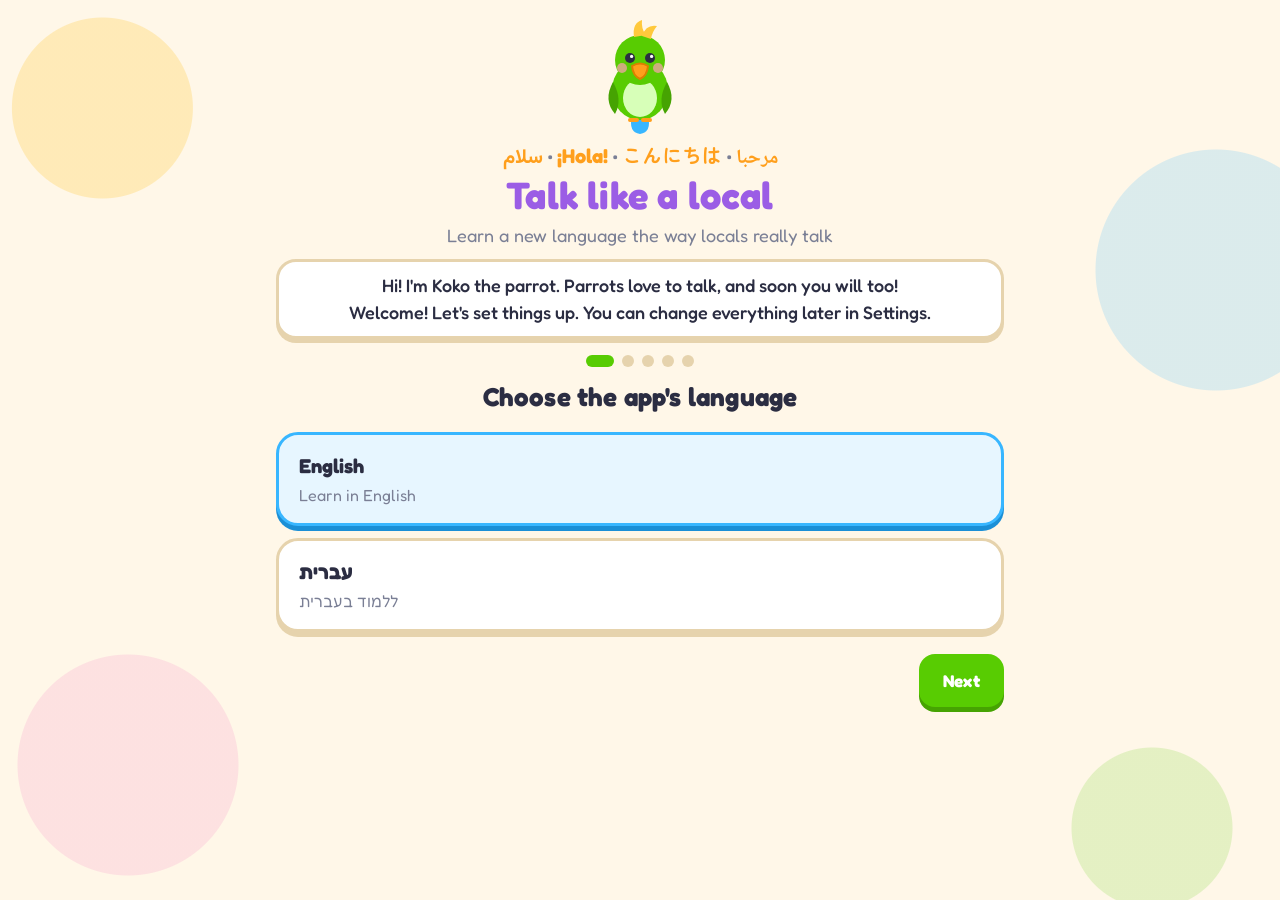
==== commit 291600ee: "Become "Talk like a local": Spanish, Japanese and Arabic with cultural themes - The learner picks a " ====
--- a/index.html
+++ b/index.html
@@ -3,40 +3,29 @@
 <head>
   <meta charset="utf-8">
   <meta name="viewport" content="width=device-width, initial-scale=1">
-  <title>Talk like a Persian</title>
-  <meta name="description" content="Learn Farsi (Persian) in English or Hebrew: speaking, reading and writing, with fun exercises.">
+  <title>Talk like a local</title>
+  <meta name="description" content="Learn Farsi, Latin American Spanish, Japanese or spoken Levantine Arabic in English or Hebrew: speaking, reading and writing, with fun exercises.">
   <meta name="theme-color" content="#ffc93c">
-  <link rel="icon" href="data:image/svg+xml,%3Csvg xmlns='http://www.w3.org/2000/svg' viewBox='0 0 100 100'%3E%3Crect width='100' height='100' rx='28' fill='%23ffc93c'/%3E%3Ctext x='50' y='72' font-size='62' text-anchor='middle' fill='%232b2d42' font-family='sans-serif' font-weight='bold'%3E%D9%81%3C/text%3E%3C/svg%3E">
+  <link rel="icon" href="data:image/svg+xml,%3Csvg xmlns='http://www.w3.org/2000/svg' viewBox='0 0 100 100'%3E%3Crect width='100' height='100' rx='28' fill='%23ffc93c'/%3E%3Cpath d='M24 30h52a8 8 0 0 1 8 8v24a8 8 0 0 1-8 8H46l-14 12v-12h-8a8 8 0 0 1-8-8V38a8 8 0 0 1 8-8z' fill='%232b2d42'/%3E%3Ccircle cx='36' cy='50' r='5' fill='%23ffc93c'/%3E%3Ccircle cx='50' cy='50' r='5' fill='%23ffc93c'/%3E%3Ccircle cx='64' cy='50' r='5' fill='%23ffc93c'/%3E%3C/svg%3E">
   <link rel="preconnect" href="https://fonts.googleapis.com">
   <link rel="preconnect" href="https://fonts.gstatic.com" crossorigin>
-  <link href="https://fonts.googleapis.com/css2?family=Fredoka:wght@400;500;600;700&family=Vazirmatn:wght@400;600;700;800&display=swap" rel="stylesheet">
+  <link href="https://fonts.googleapis.com/css2?family=Fredoka:wght@400;500;600;700&family=Vazirmatn:wght@400;600;700;800&family=Noto+Naskh+Arabic:wght@400;600;700&family=Baloo+Bhaijaan+2:wght@400;600;700;800&family=Zen+Maru+Gothic:wght@400;500;700&display=swap" rel="stylesheet">
   <link rel="stylesheet" href="css/style.css">
+  <!-- One visual theme per language (docs/theme-format.md). A missing theme falls back to the built-in look. -->
+  <link rel="stylesheet" href="css/themes/fa.css">
+  <link rel="stylesheet" href="css/themes/es.css">
+  <link rel="stylesheet" href="css/themes/ja.css">
+  <link rel="stylesheet" href="css/themes/ar.css">
 </head>
 <body>
   <div id="app" class="app"></div>
   <noscript>This app needs JavaScript turned on.</noscript>
-  <!-- Lessons: registry.js first, then one file per topic. A missing file is simply skipped. -->
+  <!-- registry.js first. Lessons (js/data/<lang>/*.js) are loaded on demand by app.js, only for the language being learned. -->
   <script src="js/registry.js"></script>
-  <script src="js/data/alphabet.js"></script>
-  <script src="js/data/basics.js"></script>
-  <script src="js/data/people.js"></script>
-  <script src="js/data/food.js"></script>
-  <script src="js/data/colors.js"></script>
-  <script src="js/data/animals.js"></script>
-  <script src="js/data/body.js"></script>
-  <script src="js/data/home.js"></script>
-  <script src="js/data/clothes.js"></script>
-  <script src="js/data/time.js"></script>
-  <script src="js/data/city.js"></script>
-  <script src="js/data/nature.js"></script>
-  <script src="js/data/school.js"></script>
-  <script src="js/data/shopping.js"></script>
-  <script src="js/data/feelings.js"></script>
-  <script src="js/data/hobbies.js"></script>
-  <script src="js/data/verbs.js"></script>
-  <script src="js/data/grammar.js"></script>
-  <script src="js/data/culture.js"></script>
-  <script src="js/data/talk.js"></script>
+  <script src="js/themes/fa.js"></script>
+  <script src="js/themes/es.js"></script>
+  <script src="js/themes/ja.js"></script>
+  <script src="js/themes/ar.js"></script>
   <script src="js/strings.js"></script>
   <script src="js/app.js"></script>
 </body>
--- a/css/style.css
+++ b/css/style.css
@@ -1,4 +1,8 @@
-/* Talk like a Persian — playful & bright theme. */
+/*
+ * Talk like a local — shared layout and components (playful & bright).
+ * The colors below are the built-in fallback theme; each language's css/themes/<lang>.css overrides them
+ * under html[data-lang="<lang>"] (see docs/theme-format.md).
+ */
 :root {
   --bg: #fff7e8;
   --surface: #ffffff;
@@ -21,8 +25,21 @@
   --neutral-bg: #eef0f6;
   --radius: 22px;
   --font: "Fredoka", "Rubik", system-ui, -apple-system, "Segoe UI", Arial, sans-serif;
-  --font-fa: "Vazirmatn", "Noto Naskh Arabic", "Segoe UI", Tahoma, sans-serif;
-}
+  /* Font of the language being learned. Themes set --font-target; these are the per-language defaults. */
+  --font-tg-default: "Vazirmatn", "Noto Naskh Arabic", "Segoe UI", Tahoma, sans-serif;
+  /* Background pattern tile, set by themes. */
+  --theme-pattern: none;
+  --theme-pattern-size: 120px;
+  --theme-pattern-opacity: 0;
+}
+html[data-lang="ar"] { --font-tg-default: "Noto Naskh Arabic", "Baloo Bhaijaan 2", "Segoe UI", Tahoma, sans-serif; }
+html[data-lang="ja"] { --font-tg-default: "Zen Maru Gothic", "Hiragino Maru Gothic ProN", "Yu Gothic", "Meiryo", sans-serif; }
+html[data-lang="es"] { --font-tg-default: var(--font); }
+/* Fixed fonts for one language, wherever it appears (e.g. the language picker). */
+.font-fa, .tg.font-fa { font-family: "Vazirmatn", "Noto Naskh Arabic", sans-serif; }
+.font-ar, .tg.font-ar { font-family: "Noto Naskh Arabic", "Baloo Bhaijaan 2", sans-serif; }
+.font-ja, .tg.font-ja { font-family: "Zen Maru Gothic", "Yu Gothic", "Meiryo", sans-serif; }
+.font-es, .tg.font-es { font-family: var(--font); }
 @media (prefers-color-scheme: dark) {
   :root {
     --bg: #17182b;
@@ -57,53 +74,76 @@
 button { font: inherit; color: inherit; cursor: pointer; }
 button:disabled { cursor: default; }
 button:focus-visible, input:focus-visible, summary:focus-visible { outline: 3px solid var(--sky); outline-offset: 2px; }
-.app { max-width: 760px; margin: 0 auto; padding: 0 16px 56px; min-height: 100vh; }
+.app { position: relative; z-index: 1; max-width: 760px; margin: 0 auto; padding: 0 16px 56px; min-height: 100vh; }
+
+/* ---------- theme layers (behind the app, never clickable) ---------- */
+body::before {
+  content: ""; position: fixed; inset: 0; z-index: 0; pointer-events: none;
+  background-image: var(--theme-pattern, none); background-size: var(--theme-pattern-size, 120px);
+  background-repeat: repeat; opacity: var(--theme-pattern-opacity, 0);
+}
+#theme-layer { position: fixed; inset: 0; z-index: 0; pointer-events: none; overflow: hidden; }
+.theme-deco { pointer-events: none; user-select: none; }
+.theme-deco svg { display: block; width: 100%; height: 100%; }
+.theme-deco.corner { position: absolute; bottom: 0; inset-inline-end: 0; width: 120px; height: 120px; opacity: .9; }
+@media (max-width: 480px) { .theme-deco.corner { width: 88px; height: 88px; opacity: .75; } }
+@media (max-height: 560px) { .theme-deco.corner { display: none; } }
+.theme-deco.ambient { position: absolute; inset: 0; }
+.theme-deco.banner { margin: 0 -8px 2px; height: auto; }
+.theme-deco.banner svg { height: auto; max-height: 72px; }
+@media (prefers-reduced-motion: reduce) { .theme-deco.ambient { display: none; } }
 h1, h2 { font-weight: 700; letter-spacing: .2px; }
 
-.fa { font-family: var(--font-fa); unicode-bidi: isolate; }
+.tg { font-family: var(--font-target, var(--font-tg-default)); unicode-bidi: isolate; }
 .tr { unicode-bidi: isolate; }
 .muted { color: var(--muted); }
 .small { font-size: .85em; }
 .center { text-align: center; }
 
 /* ---------- mascot ---------- */
-.pishi { width: 84px; height: 84px; flex: none; overflow: visible; }
-.pishi-tail { transform-origin: 86px 98px; animation: wag 1.6s ease-in-out infinite; }
+/* <div class="mascot mood-happy|cheer|sad"><svg viewBox="0 0 120 120">…</svg></div>, from the theme. */
+.mascot { width: 84px; height: 84px; flex: none; display: block; }
+.mascot svg { display: block; width: 100%; height: 100%; overflow: visible; }
+.mascot .m-bob { transform-box: fill-box; transform-origin: 50% 100%; animation: bob 2.4s ease-in-out infinite; }
+.mascot .m-wag { transform-box: fill-box; transform-origin: 50% 100%; animation: wag 1.6s ease-in-out infinite; }
+.mascot.mood-cheer { animation: hop .7s ease-in-out infinite; }
+.mascot.mood-cheer .m-wag { animation-duration: .6s; }
+.mascot.mood-sad .m-bob, .mascot.mood-sad .m-wag { animation: none; }
 @keyframes wag { 50% { transform: rotate(-12deg); } }
-.pishi.mood-happy { animation: bob 2.4s ease-in-out infinite; }
-.pishi.mood-cheer { animation: hop .7s ease-in-out infinite; }
-.pishi.mood-sad { animation: none; }
 @keyframes bob { 50% { transform: translateY(-4px); } }
 @keyframes hop { 0%, 100% { transform: translateY(0); } 40% { transform: translateY(-10px) rotate(-4deg); } }
-.pishi-row { display: flex; align-items: center; gap: 10px; margin: 6px 0 4px; }
+.mascot-row { display: flex; align-items: center; gap: 10px; margin: 6px 0 4px; }
 .bubble {
   position: relative; background: var(--surface); border: 3px solid var(--line-strong); border-radius: 20px;
   padding: 10px 16px; font-weight: 500; box-shadow: 0 4px 0 var(--line-strong);
 }
-.pishi-row .bubble::before {
+.mascot-row .bubble::before {
   content: ""; position: absolute; inset-inline-start: -12px; top: 50%; translate: 0 -50%;
   border: 9px solid transparent; border-inline-end-color: var(--line-strong);
 }
 .bubble.wide { text-align: center; margin: 4px 0 8px; }
-.hero-cat { width: 120px; height: 120px; display: block; margin: 0 auto; }
-.result-cat { width: 140px; height: 140px; display: block; margin: 0 auto; }
+.mascot-hero { width: 120px; height: 120px; margin: 0 auto; }
+.mascot-result { position: relative; z-index: 1; width: 140px; height: 140px; margin: 0 auto; }
+.results-hero { position: relative; width: min(100%, 300px); margin: 0 auto; padding: 8px 0 4px; }
+.results-hero .theme-deco.results { position: absolute; inset: 0; z-index: 0; opacity: .95; }
+.results-hero .theme-deco.results svg { width: 100%; height: 100%; }
 
 /* ---------- top bar ---------- */
 .topbar {
   display: flex; align-items: center; justify-content: space-between;
   padding: 12px 0; gap: 8px;
 }
-.brand { display: flex; align-items: center; gap: 10px; background: none; border: 0; padding: 0; font-weight: 700; }
+.brand { display: flex; align-items: center; gap: 10px; background: none; border: 0; padding: 0; font-weight: 700; flex: none; }
 .brand-mark {
   width: 42px; height: 42px; border-radius: 14px; display: grid; place-items: center;
   background: var(--sun); color: #2b2d42; font-size: 26px; line-height: 1; font-weight: 800;
   box-shadow: 0 4px 0 var(--sun-d); transform: rotate(-6deg);
 }
 .brand-text { font-size: 20px; }
-.stats { display: flex; align-items: center; gap: 6px; }
+.stats { display: flex; align-items: center; gap: 6px; flex: none; }
 .stat {
   background: var(--surface); border: 2px solid var(--line); border-radius: 999px; padding: 3px 11px;
-  font-weight: 600; font-size: 16px;
+  font-weight: 600; font-size: 16px; white-space: nowrap;
 }
 .icon-btn {
   background: var(--surface); border: 2px solid var(--line-strong); border-radius: 14px; width: 44px; height: 44px;
@@ -111,6 +151,57 @@
 }
 .icon-btn:active { transform: translateY(2px); box-shadow: 0 1px 0 var(--line-strong); }
 @media (max-width: 420px) { .brand-text { display: none; } }
+.topbar-start { display: flex; align-items: center; gap: 10px; min-width: 0; }
+.lang-chip {
+  display: inline-flex; align-items: center; gap: 5px; min-width: 0; height: 40px; padding: 0 10px;
+  background: var(--surface); border: 2px solid var(--line-strong); border-radius: 999px; box-shadow: 0 3px 0 var(--line-strong);
+  font-weight: 600; font-size: 15px; line-height: 1;
+}
+.lang-chip:active { transform: translateY(2px); box-shadow: 0 1px 0 var(--line-strong); }
+.lang-chip-flag { font-size: 18px; }
+.lang-chip-name { white-space: nowrap; overflow: hidden; text-overflow: ellipsis; max-width: 7em; min-width: 1.5em; }
+.lang-chip .caret { color: var(--muted); font-size: 12px; }
+@media (max-width: 420px) {
+  .lang-chip { padding: 0 8px; gap: 4px; } .lang-chip .caret { display: none; }
+  .topbar-start { gap: 8px; } .stats { gap: 5px; } .stat { padding: 3px 8px; font-size: 15px; }
+}
+@media (max-width: 359px) { .lang-chip-name { display: none; } }
+
+/* ---------- language picker ---------- */
+.lang-cards { display: grid; gap: 14px; grid-template-columns: repeat(auto-fill, minmax(300px, 1fr)); }
+@media (max-width: 640px) { .lang-cards { grid-template-columns: 1fr; } }
+.lang-card {
+  --lc1: var(--sky); --lc2: var(--sun);
+  position: relative; display: flex; align-items: center; gap: 12px; text-align: start; padding: 12px 14px;
+  border: 3px solid color-mix(in srgb, var(--lc1) 55%, var(--line-strong)); border-radius: var(--radius);
+  background: linear-gradient(135deg, color-mix(in srgb, var(--lc1) 16%, var(--surface)) 0%, var(--surface) 55%, color-mix(in srgb, var(--lc2) 14%, var(--surface)) 100%);
+  box-shadow: 0 5px 0 color-mix(in srgb, var(--lc1) 45%, var(--line-strong)); transition: transform .08s;
+}
+.lang-card:active { transform: translateY(3px); box-shadow: 0 2px 0 var(--line-strong); }
+.lang-card.selected { border-color: var(--lc1); box-shadow: 0 5px 0 var(--lc1), 0 0 0 4px color-mix(in srgb, var(--lc1) 25%, transparent); }
+.lang-card.selected::after {
+  content: "✓"; position: absolute; top: -10px; inset-inline-end: -8px; width: 30px; height: 30px; border-radius: 50%;
+  display: grid; place-items: center; background: var(--green); color: #fff; font-weight: 700; box-shadow: 0 3px 0 var(--green-d);
+}
+.lang-mascot .mascot { width: 76px; height: 76px; }
+.lang-info { display: grid; gap: 2px; min-width: 0; flex: 1; }
+.lang-title { display: flex; flex-wrap: wrap; align-items: baseline; gap: 6px; }
+.lang-title strong { font-size: 21px; line-height: 1.2; }
+.lang-flag { font-size: 22px; }
+.lang-native { font-size: 19px; font-weight: 700; color: color-mix(in srgb, var(--lc1) 55%, var(--text)); unicode-bidi: isolate; }
+.lang-variety { color: var(--muted); font-size: 14px; }
+.lang-tagline { font-size: 15px; display: flex; flex-wrap: wrap; gap: 6px; }
+.lang-tagline [lang] { font-weight: 700; unicode-bidi: isolate; }
+.lang-status { font-size: 13px; color: var(--muted); }
+.onboard .sub { margin: -8px 0 14px; }
+.hero-tg .sep { color: var(--muted); }
+
+/* ---------- loading ---------- */
+.loading-page h1 { font-size: 26px; margin: 10px 0 4px; }
+.loading-dots { display: flex; justify-content: center; gap: 10px; margin-top: 18px; }
+.loading-dots i { width: 14px; height: 14px; border-radius: 50%; background: var(--green); animation: hop .9s ease-in-out infinite; }
+.loading-dots i:nth-child(2) { background: var(--sun); animation-delay: .15s; }
+.loading-dots i:nth-child(3) { background: var(--coral); animation-delay: .3s; }
 
 /* ---------- buttons ---------- */
 .btn {
@@ -127,6 +218,8 @@
 .btn.ghost { --c: var(--surface); --d: var(--line-strong); border: 2px solid var(--line-strong); }
 .btn.small { padding: 8px 14px; font-size: 15px; }
 .row { display: flex; justify-content: space-between; align-items: center; gap: 12px; margin-top: 22px; }
+.row.wrap { flex-wrap: wrap; justify-content: flex-start; }
+.answer-line.joined { gap: 4px; }
 .center-row { justify-content: center; }
 .stack { display: grid; gap: 12px; margin-top: 26px; }
 
@@ -134,7 +227,7 @@
 .onboard { padding-top: 16px; }
 .hero { text-align: center; margin-bottom: 10px; }
 .hero h1 { margin: 0; font-size: 38px; color: var(--grape); line-height: 1.15; }
-.hero-fa { font-size: 20px; color: var(--orange); font-weight: 700; margin-top: 4px; }
+.hero-tg { font-size: 20px; color: var(--orange); font-weight: 700; margin-top: 4px; }
 .hero p { margin: 4px 0 0; }
 .dots { display: flex; justify-content: center; gap: 8px; margin: 16px 0 6px; }
 .dots i { width: 12px; height: 12px; border-radius: 50%; background: var(--line-strong); transition: all .2s; }
@@ -200,7 +293,7 @@
   font-size: 28px; width: 54px; height: 54px; display: grid; place-items: center; flex: none;
   background: var(--tc); border-radius: 16px; box-shadow: 0 4px 0 var(--td);
 }
-.icon-fa { color: #fff; font-weight: 800; }
+.icon-tg { color: #fff; font-weight: 800; }
 .topic-body { display: grid; flex: 1; min-width: 0; gap: 2px; }
 .topic-body strong { font-size: 17px; line-height: 1.25; }
 .topic-body small { color: var(--muted); font-size: 13px; }
@@ -219,6 +312,7 @@
 .stars i.on { color: var(--sun); text-shadow: 0 2px 0 var(--sun-d); }
 
 /* ---------- settings ---------- */
+.settings label small { font-weight: 500; font-size: 15px; }
 .settings label { display: block; font-weight: 700; margin: 20px 0 8px; font-size: 19px; }
 .seg { display: flex; flex-wrap: wrap; gap: 8px; }
 .seg button {
@@ -236,7 +330,7 @@
   font-size: 26px; width: 46px; height: 46px; display: inline-grid; place-items: center; background: var(--sun);
   border-radius: 14px; box-shadow: 0 3px 0 var(--sun-d); flex: none;
 }
-.title-icon, .title-icon .icon-fa { color: #2b2d42; }
+.title-icon, .title-icon .icon-tg { color: #2b2d42; }
 .progress { height: 16px; background: var(--surface-2); border-radius: 999px; overflow: hidden; border: 2px solid var(--line); }
 .progress.grow { flex: 1; }
 .progress i {
@@ -311,6 +405,10 @@
 .word .primary { font-weight: 700; line-height: 1.6; max-width: 100%; overflow-wrap: anywhere; }
 .word .tr.primary { line-height: 1.3; }
 .word .secondary { color: var(--muted); }
+.word .reading { color: var(--muted); font-weight: 500; }
+.word.xl .reading { font-size: 22px; }
+.word.lg .reading { font-size: 19px; }
+.word.md .reading { font-size: 16px; }
 .word.xl .primary { font-size: 48px; }
 .word.xl .secondary { font-size: 21px; }
 .word.lg .primary { font-size: 38px; }
@@ -331,15 +429,16 @@
 .label { color: var(--muted); }
 .digit { font-size: 28px; font-weight: 800; color: var(--grape); }
 .letter-big { font-size: 116px; line-height: 1.2; color: var(--grape); text-align: center; font-weight: 800; }
+.letter-big.small { font-size: 64px; }
 .letter-name { font-size: 28px; font-weight: 700; }
 .forms-title { color: var(--muted); font-size: 15px; }
 .forms { display: flex; gap: 10px; flex-wrap: wrap; justify-content: center; direction: rtl; }
 .form { background: var(--surface-2); border-radius: 16px; padding: 6px 12px; display: grid; justify-items: center; min-width: 66px; border: 2px solid var(--line); }
-.form .fa { font-size: 38px; line-height: 1.5; }
+.form .tg { font-size: 38px; line-height: 1.5; }
 .form small { color: var(--muted); font-size: 13px; }
 .note { font-size: 15px; color: var(--muted); margin: 0; text-align: center; }
 .example { font-size: 17px; text-align: center; }
-.ex-fa { font-size: 26px; font-weight: 700; }
+.ex-tg { font-size: 26px; font-weight: 700; }
 
 /* ---------- practice ---------- */
 .prompt { font-size: 24px; margin: 6px 0 14px; }
@@ -391,9 +490,9 @@
   box-shadow: 0 4px 0 var(--line-strong); animation: pop .2s;
 }
 .tile:active:not(:disabled) { transform: translateY(3px); box-shadow: 0 1px 0 var(--line-strong); }
-.tile .fa { font-size: 23px; }
+.tile .tg { font-size: 23px; }
 .tile.letter { min-width: 56px; }
-.tile.letter .fa { font-size: 30px; }
+.tile.letter .tg { font-size: 30px; }
 .tile.used { opacity: .2; }
 .spell-out {
   min-height: 90px; display: grid; place-items: center; font-size: 50px; font-weight: 800;
@@ -409,7 +508,7 @@
   min-height: 64px; font-size: 18px; font-weight: 500; box-shadow: 0 5px 0 var(--line-strong); transition: transform .08s;
 }
 .m-btn:active:not(:disabled) { transform: translateY(3px); box-shadow: 0 2px 0 var(--line-strong); }
-.m-btn .fa { font-size: 23px; }
+.m-btn .tg { font-size: 23px; }
 .m-btn .match-letter { font-size: 34px; }
 .m-btn.sel { border-color: var(--sky); background: color-mix(in srgb, var(--sky) 16%, var(--surface)); box-shadow: 0 5px 0 var(--sky-d); }
 .m-btn.matched { opacity: .6; }
@@ -426,14 +525,14 @@
   position: sticky; bottom: 0; margin: 22px -16px 0; padding: 14px 16px; display: flex; align-items: center;
   gap: 12px; border-radius: 26px 26px 0 0; animation: rise .25s cubic-bezier(.3, 1.4, .6, 1);
 }
-.feedback .fb-cat { width: 62px; height: 62px; }
+.feedback .mascot-fb { width: 62px; height: 62px; }
 .feedback .btn { margin-inline-start: auto; }
 .feedback.ok { background: var(--ok-bg); color: var(--ok); }
 .feedback.bad { background: var(--bad-bg); color: var(--bad); }
 .feedback.neutral { background: var(--neutral-bg); }
 .feedback .fb-text { display: grid; gap: 2px; font-size: 19px; }
 .feedback .fb-text div { color: var(--text); font-size: 17px; }
-.feedback .fa { font-size: 1.2em; }
+.feedback .tg { font-size: 1.2em; }
 @keyframes rise { from { transform: translateY(40px); opacity: 0; } }
 @media (max-width: 420px) {
   .feedback { flex-wrap: wrap; }
@@ -472,17 +571,17 @@
 .dict-row:active { transform: translateY(2px); box-shadow: 0 1px 0 var(--line-strong); }
 .dict-body { display: grid; gap: 1px; flex: 1; min-width: 0; overflow-wrap: anywhere; }
 .dict-main { font-weight: 700; font-size: 19px; }
-.dict-main.fa { font-size: 22px; }
+.dict-main.tg { font-size: 22px; }
 .dict-sub { color: var(--muted); font-size: 15px; }
 .dict-meaning { font-size: 16px; }
 .dict-lesson { color: var(--muted); font-size: 13px; }
-.dict-lesson .icon-fa { color: var(--grape); }
+.dict-lesson .icon-tg { color: var(--grape); }
 .dot { width: 12px; height: 12px; border-radius: 50%; flex: none; background: var(--line-strong); }
 .dot.st-learned { background: var(--green); }
 .dot.st-learning { background: var(--sun); box-shadow: 0 0 0 2px var(--sun-d) inset; }
 .dot.st-new { background: transparent; border: 2px solid var(--line-strong); }
 .dict-more { text-align: center; font-size: 15px; }
-.dict-empty .pishi-row { justify-content: center; }
+.dict-empty .mascot-row { justify-content: center; }
 .nowrap { white-space: nowrap; }
 
 /* ---------- speed round ---------- */
--- a/css/themes/fa.css
+++ b/css/themes/fa.css
@@ -0,0 +1,72 @@
+/* Farsi theme: Shir the lion. Turquoise, lapis blue, saffron gold, pomegranate red, cream.
+   Background: Kashan star-and-cross tiles. See docs/theme-format.md. */
+html[data-lang="fa"] {
+  --bg: #fbf4e4;          /* cream */
+  --surface: #ffffff;
+  --surface-2: #f5ead2;
+  --text: #1c2b4a;        /* deep lapis ink   (12.8:1 on bg, 14.1:1 on surface) */
+  --muted: #5a6380;       /* 5.4:1 on bg, 6.0:1 on surface */
+  --line: #ecdfc2;
+  --line-strong: #dcc9a0;
+
+  --green: #0b7f6c;  --green-d: #075c4e;   /* Persian turquoise-green "go": white text 4.9:1 */
+  --sun: #f5b82e;    --sun-d: #c98a12;     /* saffron gold: #2b2d42 text 7.6:1 */
+  --coral: #c42a3c;  --coral-d: #921c2b;   /* pomegranate red */
+  --sky: #13808f;    --sky-d: #0d6370;     /* turquoise tile */
+  --grape: #2a55b0;  --grape-d: #1c3d85;   /* lapis lazuli */
+  --pink: #b8366b;   --pink-d: #8c2550;    /* pomegranate rose */
+  --orange: #c25e0c; --orange-d: #9a4a08;  /* saffron orange */
+
+  --ok: #17703a;     --ok-bg: #d8f3d9;     /* 5.2:1 */
+  --bad: #b42318;    --bad-bg: #fde2df;    /* 5.4:1 */
+  --neutral-bg: #ecebf0;
+
+  --font-target: "Vazirmatn", "Noto Naskh Arabic", "Segoe UI", Tahoma, sans-serif;
+  --theme-pattern: url("data:image/svg+xml,<svg xmlns='http://www.w3.org/2000/svg' width='60' height='60' viewBox='0 0 60 60'><path d='M44.0 30.0L39.9 34.1L39.9 39.9L34.1 39.9L30.0 44.0L25.9 39.9L20.1 39.9L20.1 34.1L16.0 30.0L20.1 25.9L20.1 20.1L25.9 20.1L30.0 16.0L34.1 20.1L39.9 20.1L39.9 25.9zM14.0 0.0L9.9 4.1L9.9 9.9L4.1 9.9L0.0 14.0L-4.1 9.9L-9.9 9.9L-9.9 4.1L-14.0 0.0L-9.9 -4.1L-9.9 -9.9L-4.1 -9.9L-0.0 -14.0L4.1 -9.9L9.9 -9.9L9.9 -4.1zM74.0 0.0L69.9 4.1L69.9 9.9L64.1 9.9L60.0 14.0L55.9 9.9L50.1 9.9L50.1 4.1L46.0 0.0L50.1 -4.1L50.1 -9.9L55.9 -9.9L60.0 -14.0L64.1 -9.9L69.9 -9.9L69.9 -4.1zM14.0 60.0L9.9 64.1L9.9 69.9L4.1 69.9L0.0 74.0L-4.1 69.9L-9.9 69.9L-9.9 64.1L-14.0 60.0L-9.9 55.9L-9.9 50.1L-4.1 50.1L-0.0 46.0L4.1 50.1L9.9 50.1L9.9 55.9zM74.0 60.0L69.9 64.1L69.9 69.9L64.1 69.9L60.0 74.0L55.9 69.9L50.1 69.9L50.1 64.1L46.0 60.0L50.1 55.9L50.1 50.1L55.9 50.1L60.0 46.0L64.1 50.1L69.9 50.1L69.9 55.9z' fill='%231fa3b3' stroke='%231d4596' stroke-width='1.6' stroke-linejoin='round'/><path d='M39.9 39.9L50.1 50.1M39.9 20.1L50.1 9.9M20.1 39.9L9.9 50.1M20.1 20.1L9.9 9.9M44 30H60M16 30H0M30 44V60M30 16V0M60 14V46M0 14V46M14 0H46M14 60H46' fill='none' stroke='%231d4596' stroke-width='1.6'/><g fill='%23c42a3c'><circle cx='30' cy='30' r='3.5'/><circle cx='0' cy='0' r='3.5'/><circle cx='60' cy='0' r='3.5'/><circle cx='0' cy='60' r='3.5'/><circle cx='60' cy='60' r='3.5'/><path d='M60 26l4 4-4 4-4-4zM0 26l4 4-4 4-4-4zM30 56l4 4-4 4-4-4zM30-4l4 4-4 4-4-4z'/></g></svg>");
+  --theme-pattern-size: 96px;
+  --theme-pattern-opacity: .08;
+}
+@media (prefers-color-scheme: dark) {
+  html[data-lang="fa"] {
+    --bg: #0e1a30;          /* night over Isfahan: deep lapis */
+    --surface: #17263f;
+    --surface-2: #1f3150;
+    --text: #f7efdc;        /* cream (15.2:1 on bg, 13.2:1 on surface) */
+    --muted: #aab5cc;       /* 8.4:1 on bg, 7.4:1 on surface */
+    --line: #26385a;
+    --line-strong: #344a72;
+
+    --green: #0c836f;  --green-d: #075c4e;   /* white text 4.7:1; still 3.7:1 vs bg, 3.2:1 vs surface */
+    --sun: #f6c244;    --sun-d: #c99417;     /* #2b2d42 text 8.2:1 */
+    --coral: #c93a4c;  --coral-d: #96202f;
+    --sky: #1597a6;    --sky-d: #117f8c;     /* sky-d is also number text on surface: 3.2:1 (large) */
+    --grape: #5f80dc;  --grape-d: #3f60c0;   /* also heading text: 4.6:1 on bg; white text 3.7:1 */
+    --pink: #c2457a;   --pink-d: #932f5a;
+    --orange: #d0701e; --orange-d: #b25a10;  /* 5.0:1 on bg */
+
+    --ok: #7fe0a0;     --ok-bg: #15372a;     /* 8.1:1 */
+    --bad: #ff9a93;    --bad-bg: #4a1d25;    /* 6.9:1 */
+    --neutral-bg: #1f3150;
+
+    --theme-pattern: url("data:image/svg+xml,<svg xmlns='http://www.w3.org/2000/svg' width='60' height='60' viewBox='0 0 60 60'><path d='M44.0 30.0L39.9 34.1L39.9 39.9L34.1 39.9L30.0 44.0L25.9 39.9L20.1 39.9L20.1 34.1L16.0 30.0L20.1 25.9L20.1 20.1L25.9 20.1L30.0 16.0L34.1 20.1L39.9 20.1L39.9 25.9zM14.0 0.0L9.9 4.1L9.9 9.9L4.1 9.9L0.0 14.0L-4.1 9.9L-9.9 9.9L-9.9 4.1L-14.0 0.0L-9.9 -4.1L-9.9 -9.9L-4.1 -9.9L-0.0 -14.0L4.1 -9.9L9.9 -9.9L9.9 -4.1zM74.0 0.0L69.9 4.1L69.9 9.9L64.1 9.9L60.0 14.0L55.9 9.9L50.1 9.9L50.1 4.1L46.0 0.0L50.1 -4.1L50.1 -9.9L55.9 -9.9L60.0 -14.0L64.1 -9.9L69.9 -9.9L69.9 -4.1zM14.0 60.0L9.9 64.1L9.9 69.9L4.1 69.9L0.0 74.0L-4.1 69.9L-9.9 69.9L-9.9 64.1L-14.0 60.0L-9.9 55.9L-9.9 50.1L-4.1 50.1L-0.0 46.0L4.1 50.1L9.9 50.1L9.9 55.9zM74.0 60.0L69.9 64.1L69.9 69.9L64.1 69.9L60.0 74.0L55.9 69.9L50.1 69.9L50.1 64.1L46.0 60.0L50.1 55.9L50.1 50.1L55.9 50.1L60.0 46.0L64.1 50.1L69.9 50.1L69.9 55.9z' fill='%232a5bc4' stroke='%235fd3dd' stroke-width='1.6' stroke-linejoin='round'/><path d='M39.9 39.9L50.1 50.1M39.9 20.1L50.1 9.9M20.1 39.9L9.9 50.1M20.1 20.1L9.9 9.9M44 30H60M16 30H0M30 44V60M30 16V0M60 14V46M0 14V46M14 0H46M14 60H46' fill='none' stroke='%235fd3dd' stroke-width='1.6'/><g fill='%23f5b82e'><circle cx='30' cy='30' r='3.5'/><circle cx='0' cy='0' r='3.5'/><circle cx='60' cy='0' r='3.5'/><circle cx='0' cy='60' r='3.5'/><circle cx='60' cy='60' r='3.5'/><path d='M60 26l4 4-4 4-4-4zM0 26l4 4-4 4-4-4zM30 56l4 4-4 4-4-4zM30-4l4 4-4 4-4-4z'/></g></svg>");
+    --theme-pattern-opacity: .09;
+  }
+}
+
+/* ---------- decorative extras (scoped, no layout changes) ---------- */
+html[data-lang="fa"] .mascot svg { overflow: visible; }
+html[data-lang="fa"] .theme-deco .fa-fish {
+  transform-box: view-box; transform-origin: 32px 84px;
+  animation: fa-swim 4.5s ease-in-out infinite;
+}
+@keyframes fa-swim {
+  0%, 100% { transform: translateX(-4px); }
+  50% { transform: translateX(4px) translateY(-2px); }
+}
+@media (prefers-color-scheme: dark) {
+  /* soften the bright decorations a touch at night */
+  html[data-lang="fa"] .theme-deco.corner svg { filter: brightness(.92); }
+}
+@media (prefers-reduced-motion: reduce) {
+  html[data-lang="fa"] .theme-deco .fa-fish { animation: none; }
+}
--- a/css/themes/es.css
+++ b/css/themes/es.css
@@ -0,0 +1,71 @@
+/* Spanish theme: "Lupe the llama". Fiesta pink, marigold orange, sunny yellow, cactus green, turquoise.
+   Pattern: Andean woven textile stripes. Decorations: papel picado, cacti and sun, maracas.
+   Contrast (WCAG): text/bg 14.2 light, 16.3 dark; text/surface 15.2 light, 14.2 dark;
+   white/--green 4.73 light and dark; white/--sky 3.6 light, 3.5 dark;
+   white/--orange 3.3 (also the 20px bold onboarding tagline on --bg: 3.1); #2b2d42/--sun 8.8 light, 9.2 dark. */
+html[data-lang="es"] {
+  --bg: #fff6ec; --surface: #ffffff; --surface-2: #fff0e0;
+  --text: #2a2238; --muted: #7a6478; --line: #f6dfcc; --line-strong: #ecc6ad;
+  --green: #17844a;  --green-d: #0e5f34;   /* cactus green: primary buttons */
+  --sun: #ffc928;    --sun-d: #e0a100;     /* sunny yellow */
+  --coral: #ea3d64;  --coral-d: #c0234a;   /* watermelon rose */
+  --sky: #0e9690;    --sky-d: #0a7671;     /* turquoise */
+  --grape: #9b4dca;  --grape-d: #7633a6;   /* bougainvillea purple */
+  --pink: #ec2f8f;   --pink-d: #c01a6f;    /* fiesta pink */
+  --orange: #e66a00; --orange-d: #c25700;  /* marigold orange */
+  --ok: #1a7733; --ok-bg: #dcf7dc; --bad: #c02a36; --bad-bg: #ffe2e4; --neutral-bg: #f7ebe6;
+  --font-target: "Fredoka", sans-serif;
+  --theme-pattern: url("data:image/svg+xml,%3Csvg xmlns='http://www.w3.org/2000/svg' width='120' height='120' viewBox='0 0 120 120'%3E%3Cpolyline points='0,7 10,17 20,7 30,17 40,7 50,17 60,7 70,17 80,7 90,17 100,7 110,17 120,7' fill='none' stroke='%23ec2f8f' stroke-width='3' stroke-linejoin='round'/%3E%3Cpath d='M10 25l6 6-6 6-6-6z' fill='%230f9e98'/%3E%3Cpath d='M30 25l6 6-6 6-6-6z' fill='%230f9e98'/%3E%3Cpath d='M50 25l6 6-6 6-6-6z' fill='%230f9e98'/%3E%3Cpath d='M70 25l6 6-6 6-6-6z' fill='%230f9e98'/%3E%3Cpath d='M90 25l6 6-6 6-6-6z' fill='%230f9e98'/%3E%3Cpath d='M110 25l6 6-6 6-6-6z' fill='%230f9e98'/%3E%3Ccircle cx='0' cy='31' r='1.8' fill='%23ffc928'/%3E%3Ccircle cx='20' cy='31' r='1.8' fill='%23ffc928'/%3E%3Ccircle cx='40' cy='31' r='1.8' fill='%23ffc928'/%3E%3Ccircle cx='60' cy='31' r='1.8' fill='%23ffc928'/%3E%3Ccircle cx='80' cy='31' r='1.8' fill='%23ffc928'/%3E%3Ccircle cx='100' cy='31' r='1.8' fill='%23ffc928'/%3E%3Cpolyline points='0,44 10,52 20,44 30,52 40,44 50,52 60,44 70,52 80,44 90,52 100,44 110,52 120,44' fill='none' stroke='%23f57a10' stroke-width='2.5' stroke-linejoin='round'/%3E%3Cpolyline points='0,51 10,59 20,51 30,59 40,51 50,59 60,51 70,59 80,51 90,59 100,51 110,59 120,51' fill='none' stroke='%23f57a10' stroke-width='2.5' stroke-linejoin='round'/%3E%3Cpath d='M0 80L10 68L20 80L30 68L40 80L50 68L60 80L70 68L80 80L90 68L100 80L110 68L120 80Z' fill='%2317844a'/%3E%3Cpath d='M10 88l7 7-7 7-7-7z' fill='none' stroke='%23ec2f8f' stroke-width='2.5'/%3E%3Ccircle cx='10' cy='95' r='2' fill='%23ec2f8f'/%3E%3Cpath d='M30 88l7 7-7 7-7-7z' fill='none' stroke='%23ec2f8f' stroke-width='2.5'/%3E%3Ccircle cx='30' cy='95' r='2' fill='%23ec2f8f'/%3E%3Cpath d='M50 88l7 7-7 7-7-7z' fill='none' stroke='%23ec2f8f' stroke-width='2.5'/%3E%3Ccircle cx='50' cy='95' r='2' fill='%23ec2f8f'/%3E%3Cpath d='M70 88l7 7-7 7-7-7z' fill='none' stroke='%23ec2f8f' stroke-width='2.5'/%3E%3Ccircle cx='70' cy='95' r='2' fill='%23ec2f8f'/%3E%3Cpath d='M90 88l7 7-7 7-7-7z' fill='none' stroke='%23ec2f8f' stroke-width='2.5'/%3E%3Ccircle cx='90' cy='95' r='2' fill='%23ec2f8f'/%3E%3Cpath d='M110 88l7 7-7 7-7-7z' fill='none' stroke='%23ec2f8f' stroke-width='2.5'/%3E%3Ccircle cx='110' cy='95' r='2' fill='%23ec2f8f'/%3E%3Cpolyline points='0,108.5 10,115.5 20,108.5 30,115.5 40,108.5 50,115.5 60,108.5 70,115.5 80,108.5 90,115.5 100,108.5 110,115.5 120,108.5' fill='none' stroke='%230f9e98' stroke-width='2.5' stroke-linejoin='round'/%3E%3C/svg%3E");
+  --theme-pattern-size: 120px;
+  --theme-pattern-opacity: .10;
+}
+@media (prefers-color-scheme: dark) {
+  html[data-lang="es"] {
+    --bg: #1d1428; --surface: #2a1f38; --surface-2: #352846;
+    --text: #fbf2ff; --muted: #bfaecb; --line: #3d2f50; --line-strong: #4f3d66;
+    --green: #17844a;  --green-d: #0f6a39;   /* cactus green: primary buttons */
+    --sun: #ffcf3a;    --sun-d: #d9a300;     /* sunny yellow */
+    --coral: #ea3d64;  --coral-d: #b8244a;   /* watermelon rose */
+    --sky: #0f9993;    --sky-d: #0c807a;     /* turquoise */
+    --grape: #a55bd8;  --grape-d: #7e3bb0;   /* bougainvillea purple */
+    --pink: #ec2f8f;   --pink-d: #b8186a;    /* fiesta pink */
+    --orange: #e66a00; --orange-d: #c25700;  /* marigold orange */
+    --ok: #6fe08a; --ok-bg: #183a26; --bad: #ff8a96; --bad-bg: #461f2b; --neutral-bg: #352846;
+    --theme-pattern-opacity: .12;
+  }
+}
+
+/* ---- decorations (purely decorative, scoped) ---- */
+html[data-lang="es"] .theme-deco svg { display: block; width: 100%; height: auto; overflow: visible; }
+html[data-lang="es"] .theme-deco.banner .es-sway { animation: es-sway 3.6s ease-in-out infinite; transform-origin: 0 0; }
+html[data-lang="es"] .theme-deco.banner g:nth-child(4n) > .es-sway { animation-delay: -1.2s; }
+html[data-lang="es"] .theme-deco.results .es-shake { animation: es-shake 1.1s ease-in-out infinite; transform-origin: 0 30px; }
+html[data-lang="es"] .theme-deco.results g + g .es-shake { animation-delay: -.55s; }
+@keyframes es-sway { 50% { transform: rotate(4deg); } }
+@keyframes es-shake { 0%, 100% { transform: rotate(-7deg); } 50% { transform: rotate(7deg); } }
+
+/* Ambient layer: a few tiny papel picado flecks drifting down, very slowly. */
+html[data-lang="es"] .theme-deco.ambient { position: fixed; inset: 0; overflow: hidden; pointer-events: none; }
+html[data-lang="es"] .theme-deco.ambient i {
+  position: absolute; top: -24px; width: 11px; height: 13px; opacity: .55;
+  clip-path: polygon(0 0, 100% 0, 100% 80%, 83% 100%, 67% 80%, 50% 100%, 33% 80%, 17% 100%, 0 80%);
+  animation: es-drift 22s linear infinite;
+}
+html[data-lang="es"] .theme-deco.ambient i:nth-child(1) { left: 7%;  background: #ec2f8f;   animation-delay: -3s; }
+html[data-lang="es"] .theme-deco.ambient i:nth-child(2) { left: 23%; background: #ffc928; animation-delay: -15s; animation-duration: 26s; }
+html[data-lang="es"] .theme-deco.ambient i:nth-child(3) { left: 41%; background: #0f9e98;   animation-delay: -9s;  animation-duration: 24s; }
+html[data-lang="es"] .theme-deco.ambient i:nth-child(4) { left: 62%; background: #f57a10; animation-delay: -19s; }
+html[data-lang="es"] .theme-deco.ambient i:nth-child(5) { left: 79%; background: #17844a;  animation-delay: -6s;  animation-duration: 28s; }
+html[data-lang="es"] .theme-deco.ambient i:nth-child(6) { left: 93%; background: #9b4dca; animation-delay: -12s; animation-duration: 25s; }
+@keyframes es-drift {
+  0%   { transform: translate(0, 0) rotate(0deg); }
+  25%  { transform: translate(18px, 26vh) rotate(90deg); }
+  50%  { transform: translate(-6px, 52vh) rotate(180deg); }
+  75%  { transform: translate(16px, 78vh) rotate(270deg); }
+  100% { transform: translate(0, calc(100vh + 40px)) rotate(360deg); }
+}
+@media (prefers-reduced-motion: reduce) {
+  html[data-lang="es"] .theme-deco .es-sway,
+  html[data-lang="es"] .theme-deco .es-shake { animation: none; }
+  html[data-lang="es"] .theme-deco.ambient { display: none; }
+}
--- a/css/themes/ja.css
+++ b/css/themes/ja.css
@@ -0,0 +1,120 @@
+/* Japanese theme: sakura pink, indigo (ai-iro), vermilion (torii red), soft cream, matcha green.
+   Mascot: Hana the shiba inu. See docs/theme-format.md. Every rule is scoped to html[data-lang="ja"]. */
+html[data-lang="ja"] {
+  --bg: #fdf6ec;          /* soft cream washi */
+  --surface: #ffffff;
+  --surface-2: #fbece4;   /* blush cream */
+  --text: #1e2650;        /* deep indigo ink */
+  --muted: #6a6585;
+  --line: #f3e2d8;
+  --line-strong: #e8cbbd;
+
+  --green: #487a27;  --green-d: #2f5719;   /* matcha: primary actions */
+  --sun: #f4bf3e;    --sun-d: #d49a1c;     /* yamabuki gold: badges, logo tile */
+  --coral: #d8432a;  --coral-d: #a8301b;   /* vermilion, torii red */
+  --sky: #34489a;    --sky-d: #222f6e;     /* indigo */
+  --grape: #8564b8;  --grape-d: #634592;   /* wisteria */
+  --pink: #c84d81;   --pink-d: #9c3460;    /* sakura (deep) */
+  --orange: #c8601d; --orange-d: #984711;  /* persimmon */
+
+  --ok: #357228;     --ok-bg: #e4f3d6;
+  --bad: #b8301f;    --bad-bg: #fde3dd;
+  --neutral-bg: #f3ece6;
+
+  --font-target: "Zen Maru Gothic", "Hiragino Maru Gothic ProN", "Yu Gothic", "Meiryo", sans-serif;
+  /* seigaiha (blue ocean waves) */
+  --theme-pattern: url("data:image/svg+xml,%3Csvg xmlns='http://www.w3.org/2000/svg' viewBox='0 0 40 40'%3E%3Cpath d='M15.3 -9.4A18 18 0 0 0 -15.3 -9.4M11 -7.9A13.5 13.5 0 0 0 -11 -7.9M7.2 -5.4A9 9 0 0 0 -7.2 -5.4M4 -2A4.5 4.5 0 0 0 -4 -2M55.3 -9.4A18 18 0 0 0 24.7 -9.4M51 -7.9A13.5 13.5 0 0 0 29 -7.9M47.2 -5.4A9 9 0 0 0 32.8 -5.4M44 -2A4.5 4.5 0 0 0 36 -2M35.3 0.6A18 18 0 0 0 4.7 0.6M31 2.1A13.5 13.5 0 0 0 9 2.1M27.2 4.6A9 9 0 0 0 12.8 4.6M24 8A4.5 4.5 0 0 0 16 8M15.3 10.6A18 18 0 0 0 -15.3 10.6M11 12.1A13.5 13.5 0 0 0 -11 12.1M7.2 14.6A9 9 0 0 0 -7.2 14.6M4 18A4.5 4.5 0 0 0 -4 18M55.3 10.6A18 18 0 0 0 24.7 10.6M51 12.1A13.5 13.5 0 0 0 29 12.1M47.2 14.6A9 9 0 0 0 32.8 14.6M44 18A4.5 4.5 0 0 0 36 18M35.3 20.6A18 18 0 0 0 4.7 20.6M31 22.1A13.5 13.5 0 0 0 9 22.1M27.2 24.6A9 9 0 0 0 12.8 24.6M24 28A4.5 4.5 0 0 0 16 28M15.3 30.6A18 18 0 0 0 -15.3 30.6M11 32.1A13.5 13.5 0 0 0 -11 32.1M7.2 34.6A9 9 0 0 0 -7.2 34.6M4 38A4.5 4.5 0 0 0 -4 38M55.3 30.6A18 18 0 0 0 24.7 30.6M51 32.1A13.5 13.5 0 0 0 29 32.1M47.2 34.6A9 9 0 0 0 32.8 34.6M44 38A4.5 4.5 0 0 0 36 38M35.3 40.6A18 18 0 0 0 4.7 40.6M31 42.1A13.5 13.5 0 0 0 9 42.1M27.2 44.6A9 9 0 0 0 12.8 44.6M24 48A4.5 4.5 0 0 0 16 48M15.3 50.6A18 18 0 0 0 -15.3 50.6M11 52.1A13.5 13.5 0 0 0 -11 52.1M7.2 54.6A9 9 0 0 0 -7.2 54.6M4 58A4.5 4.5 0 0 0 -4 58M55.3 50.6A18 18 0 0 0 24.7 50.6M51 52.1A13.5 13.5 0 0 0 29 52.1M47.2 54.6A9 9 0 0 0 32.8 54.6M44 58A4.5 4.5 0 0 0 36 58' fill='none' stroke='%232d3f8f' stroke-width='1.6'/%3E%3C/svg%3E");
+  --theme-pattern-size: 64px;
+  --theme-pattern-opacity: .09;
+
+  /* theme-only helpers for the decorations */
+  --ja-branch: #7a4a33;
+  --ja-cap: #2b2140;
+  --ja-fuji-a: #4a63c4;
+  --ja-fuji-b: #2d3f8f;
+  --ja-sea: #2d3f8f;
+  --ja-wave: #a9b8f2;
+  --ja-petal: #f7b3ca;
+  --ja-petal-d: #e88aae;
+}
+@media (prefers-color-scheme: dark) {
+  html[data-lang="ja"] {
+    --bg: #141a33;        /* night indigo */
+    --surface: #1e2547;
+    --surface-2: #283060;
+    --text: #f6eef2;
+    --muted: #b3b2cf;
+    --line: #2f3866;
+    --line-strong: #3e4880;
+
+    --green: #4b7f2b;  --green-d: #2f5719;
+    --sun: #f2bd45;    --sun-d: #c8951f;
+    --coral: #d0533a;  --coral-d: #a3361f;
+    --sky: #5a6fd0;    --sky-d: #3d50ac;
+    --grape: #8a6ccb;  --grape-d: #664aa6;
+    --pink: #c4527f;   --pink-d: #943a60;
+    --orange: #c4652a; --orange-d: #8c4a14;
+
+    --ok: #93db6c;     --ok-bg: #1d3a23;
+    --bad: #ff8f80;    --bad-bg: #4a2229;
+    --neutral-bg: #283060;
+
+    --theme-pattern: url("data:image/svg+xml,%3Csvg xmlns='http://www.w3.org/2000/svg' viewBox='0 0 40 40'%3E%3Cpath d='M15.3 -9.4A18 18 0 0 0 -15.3 -9.4M11 -7.9A13.5 13.5 0 0 0 -11 -7.9M7.2 -5.4A9 9 0 0 0 -7.2 -5.4M4 -2A4.5 4.5 0 0 0 -4 -2M55.3 -9.4A18 18 0 0 0 24.7 -9.4M51 -7.9A13.5 13.5 0 0 0 29 -7.9M47.2 -5.4A9 9 0 0 0 32.8 -5.4M44 -2A4.5 4.5 0 0 0 36 -2M35.3 0.6A18 18 0 0 0 4.7 0.6M31 2.1A13.5 13.5 0 0 0 9 2.1M27.2 4.6A9 9 0 0 0 12.8 4.6M24 8A4.5 4.5 0 0 0 16 8M15.3 10.6A18 18 0 0 0 -15.3 10.6M11 12.1A13.5 13.5 0 0 0 -11 12.1M7.2 14.6A9 9 0 0 0 -7.2 14.6M4 18A4.5 4.5 0 0 0 -4 18M55.3 10.6A18 18 0 0 0 24.7 10.6M51 12.1A13.5 13.5 0 0 0 29 12.1M47.2 14.6A9 9 0 0 0 32.8 14.6M44 18A4.5 4.5 0 0 0 36 18M35.3 20.6A18 18 0 0 0 4.7 20.6M31 22.1A13.5 13.5 0 0 0 9 22.1M27.2 24.6A9 9 0 0 0 12.8 24.6M24 28A4.5 4.5 0 0 0 16 28M15.3 30.6A18 18 0 0 0 -15.3 30.6M11 32.1A13.5 13.5 0 0 0 -11 32.1M7.2 34.6A9 9 0 0 0 -7.2 34.6M4 38A4.5 4.5 0 0 0 -4 38M55.3 30.6A18 18 0 0 0 24.7 30.6M51 32.1A13.5 13.5 0 0 0 29 32.1M47.2 34.6A9 9 0 0 0 32.8 34.6M44 38A4.5 4.5 0 0 0 36 38M35.3 40.6A18 18 0 0 0 4.7 40.6M31 42.1A13.5 13.5 0 0 0 9 42.1M27.2 44.6A9 9 0 0 0 12.8 44.6M24 48A4.5 4.5 0 0 0 16 48M15.3 50.6A18 18 0 0 0 -15.3 50.6M11 52.1A13.5 13.5 0 0 0 -11 52.1M7.2 54.6A9 9 0 0 0 -7.2 54.6M4 58A4.5 4.5 0 0 0 -4 58M55.3 50.6A18 18 0 0 0 24.7 50.6M51 52.1A13.5 13.5 0 0 0 29 52.1M47.2 54.6A9 9 0 0 0 32.8 54.6M44 58A4.5 4.5 0 0 0 36 58' fill='none' stroke='%23c9d3ff' stroke-width='1.6'/%3E%3C/svg%3E");
+    --theme-pattern-opacity: .07;
+
+    --ja-branch: #c79a7e;
+    --ja-cap: #c9a24a;
+    --ja-fuji-a: #7b90ea;
+    --ja-fuji-b: #4a5fc0;
+    --ja-sea: #3a4ca3;
+    --ja-wave: #b9c6ff;
+    --ja-petal: #f7b3ca;
+    --ja-petal-d: #e88aae;
+  }
+  html[data-lang="ja"] .theme-deco .ja-moon { opacity: 1; fill: #f7cf5f; }
+}
+
+/* ---------- mascot: Hana ---------- */
+html[data-lang="ja"] .ja-hana { overflow: visible; }
+html[data-lang="ja"] .ja-hana .m-wag { transform-box: fill-box; transform-origin: 10% 95%; }
+
+/* ---------- decorations ---------- */
+html[data-lang="ja"] .theme-deco svg { display: block; width: 100%; height: auto; overflow: visible; }
+html[data-lang="ja"] .theme-deco .ja-branch { stroke: var(--ja-branch); }
+html[data-lang="ja"] .theme-deco .ja-string { stroke: var(--ja-branch); }
+html[data-lang="ja"] .theme-deco .ja-cap { color: var(--ja-cap); }
+html[data-lang="ja"] .theme-deco .ja-fuji-a { stop-color: var(--ja-fuji-a); }
+html[data-lang="ja"] .theme-deco .ja-fuji-b { stop-color: var(--ja-fuji-b); }
+html[data-lang="ja"] .theme-deco .ja-sea { fill: var(--ja-sea); }
+html[data-lang="ja"] .theme-deco .ja-wave { stroke: var(--ja-wave); }
+
+/* ambient: a few sakura petals drifting down behind the content */
+html[data-lang="ja"] .theme-deco.ambient {
+  position: fixed; inset: 0; overflow: hidden; pointer-events: none;
+}
+html[data-lang="ja"] .ja-petal {
+  position: absolute; top: -24px; left: 10%; width: 13px; height: 11px; opacity: .6;
+  background: linear-gradient(135deg, var(--ja-petal), var(--ja-petal-d));
+  border-radius: 100% 0 100% 18%;
+  animation: ja-fall 16s linear infinite, ja-sway 4s ease-in-out infinite alternate;
+}
+html[data-lang="ja"] .ja-petal:nth-child(1) { left: 6%;  animation-duration: 17s, 3.6s; animation-delay: -2s, 0s; }
+html[data-lang="ja"] .ja-petal:nth-child(2) { left: 22%; animation-duration: 21s, 4.4s; animation-delay: -11s, -1s; width: 10px; height: 9px; }
+html[data-lang="ja"] .ja-petal:nth-child(3) { left: 38%; animation-duration: 19s, 3.9s; animation-delay: -6s, -2s; }
+html[data-lang="ja"] .ja-petal:nth-child(4) { left: 55%; animation-duration: 23s, 4.8s; animation-delay: -15s, -.5s; opacity: .5; }
+html[data-lang="ja"] .ja-petal:nth-child(5) { left: 70%; animation-duration: 18s, 4.1s; animation-delay: -9s, -3s; }
+html[data-lang="ja"] .ja-petal:nth-child(6) { left: 84%; animation-duration: 22s, 3.7s; animation-delay: -4s, -1.5s; opacity: .5; width: 10px; height: 9px; }
+html[data-lang="ja"] .ja-petal:nth-child(7) { left: 94%; animation-duration: 20s, 4.6s; animation-delay: -13s, -2.5s; }
+@keyframes ja-fall {
+  from { transform: translateY(0) rotate(0deg); }
+  to   { transform: translateY(calc(100vh + 48px)) rotate(540deg); }
+}
+@keyframes ja-sway {
+  from { translate: -18px 0; }
+  to   { translate: 18px 0; }
+}
+
+@media (prefers-reduced-motion: reduce) {
+  html[data-lang="ja"] .ja-petal { display: none; animation: none; }
+  html[data-lang="ja"] .ja-hana .m-wag, html[data-lang="ja"] .ja-hana .m-bob { animation: none; }
+}
--- a/css/themes/ar.css
+++ b/css/themes/ar.css
@@ -0,0 +1,102 @@
+/* Arabic (Levantine) theme: olive groves, terracotta roofs, warm sand, the deep Mediterranean,
+   pomegranates, brass coffee pots and mosaic star tiles. Mascot: Hudhud the hoopoe. */
+html[data-lang="ar"] {
+  --bg: #f7eedc;          /* warm sand */
+  --surface: #fffaf0;
+  --surface-2: #f2e4c7;
+  --text: #2f2a22;
+  --muted: #6e6250;
+  --line: #eadcbe;
+  --line-strong: #dcc79e;
+
+  --green: #56751b;   --green-d: #3f5712;   /* olive: primary buttons */
+  --sun: #ecbc4f;     --sun-d: #c9962d;     /* golden sand / brass */
+  --coral: #c35238;   --coral-d: #973c27;   /* terracotta */
+  --sky: #1f6aa0;     --sky-d: #154f7a;     /* deep Mediterranean blue */
+  --grape: #a3243d;   --grape-d: #7e1a2e;   /* pomegranate */
+  --pink: #c4466b;    --pink-d: #9a3152;    /* Damascus rose */
+  --orange: #b3621a;  --orange-d: #8a4a10;  /* apricot (mishmish) */
+
+  --ok: #3a7310;      --ok-bg: #e2f2c8;
+  --bad: #b3302a;     --bad-bg: #fbe0da;
+  --neutral-bg: #efe6d4;
+
+  --font-target: "Baloo Bhaijaan 2", "Noto Naskh Arabic", "Segoe UI", Tahoma, sans-serif;
+  --theme-pattern: url("data:image/svg+xml,%3Csvg xmlns='http://www.w3.org/2000/svg' width='120' height='120' viewBox='0 0 120 120'%3E%3Cg fill='none' stroke='%231f6aa0' stroke-width='2' stroke-linejoin='round'%3E%3Cpath d='M60 34L67.6 41.6L78.4 41.6L78.4 52.4L86 60L78.4 67.6L78.4 78.4L67.6 78.4L60 86L52.4 78.4L41.6 78.4L41.6 67.6L34 60L41.6 52.4L41.6 41.6L52.4 41.6Z'/%3E%3Cpath d='M0 -26L7.6 -18.4L18.4 -18.4L18.4 -7.6L26 0L18.4 7.6L18.4 18.4L7.6 18.4L0 26L-7.6 18.4L-18.4 18.4L-18.4 7.6L-26 0L-18.4 -7.6L-18.4 -18.4L-7.6 -18.4Z'/%3E%3Cpath d='M120 -26L127.6 -18.4L138.4 -18.4L138.4 -7.6L146 0L138.4 7.6L138.4 18.4L127.6 18.4L120 26L112.4 18.4L101.6 18.4L101.6 7.6L94 0L101.6 -7.6L101.6 -18.4L112.4 -18.4Z'/%3E%3Cpath d='M0 94L7.6 101.6L18.4 101.6L18.4 112.4L26 120L18.4 127.6L18.4 138.4L7.6 138.4L0 146L-7.6 138.4L-18.4 138.4L-18.4 127.6L-26 120L-18.4 112.4L-18.4 101.6L-7.6 101.6Z'/%3E%3Cpath d='M120 94L127.6 101.6L138.4 101.6L138.4 112.4L146 120L138.4 127.6L138.4 138.4L127.6 138.4L120 146L112.4 138.4L101.6 138.4L101.6 127.6L94 120L101.6 112.4L101.6 101.6L112.4 101.6Z'/%3E%3Cpath d='M20 20L40 40M100 20L80 40M20 100L40 80M100 100L80 80'/%3E%3C/g%3E%3Cg fill='none' stroke='%23c4553a' stroke-width='1.8'%3E%3Cpath d='M70.2 64.2L64.2 70.2L55.8 70.2L49.8 64.2L49.8 55.8L55.8 49.8L64.2 49.8L70.2 55.8Z'/%3E%3Cpath d='M10.2 4.2L4.2 10.2L-4.2 10.2L-10.2 4.2L-10.2 -4.2L-4.2 -10.2L4.2 -10.2L10.2 -4.2Z'/%3E%3Cpath d='M130.2 4.2L124.2 10.2L115.8 10.2L109.8 4.2L109.8 -4.2L115.8 -10.2L124.2 -10.2L130.2 -4.2Z'/%3E%3Cpath d='M10.2 124.2L4.2 130.2L-4.2 130.2L-10.2 124.2L-10.2 115.8L-4.2 109.8L4.2 109.8L10.2 115.8Z'/%3E%3Cpath d='M130.2 124.2L124.2 130.2L115.8 130.2L109.8 124.2L109.8 115.8L115.8 109.8L124.2 109.8L130.2 115.8Z'/%3E%3C/g%3E%3Cg fill='%235b7a1e'%3E%3Cpath d='M60 -8L65 0L60 8L55 0Z'/%3E%3Cpath d='M0 52L5 60L0 68L-5 60Z'/%3E%3Cpath d='M120 52L125 60L120 68L115 60Z'/%3E%3Cpath d='M60 112L65 120L60 128L55 120Z'/%3E%3Ccircle cx='60' cy='60' r='3.2'/%3E%3Ccircle cx='0' cy='0' r='3.2'/%3E%3Ccircle cx='120' cy='0' r='3.2'/%3E%3Ccircle cx='0' cy='120' r='3.2'/%3E%3Ccircle cx='120' cy='120' r='3.2'/%3E%3C/g%3E%3C/svg%3E");
+  --theme-pattern-size: 120px;
+  --theme-pattern-opacity: .10;
+}
+@media (prefers-color-scheme: dark) {
+  html[data-lang="ar"] {
+    --bg: #1a1915;        /* night in the old city */
+    --surface: #26241e;
+    --surface-2: #312e26;
+    --text: #f5eedf;
+    --muted: #bfb39b;
+    --line: #3a362c;
+    --line-strong: #4d473a;
+
+    --green: #56751b;   --green-d: #3a5010;
+    --sun: #ecbc4f;     --sun-d: #b8862a;
+    --coral: #c95d42;   --coral-d: #94402a;
+    --sky: #3a88c2;     --sky-d: #3076aa;     /* sky-d is also the results "correct" number on surface: 3.2:1 (large text) */
+    --grape: #cf4c66;   --grape-d: #93283f;
+    --pink: #c9557a;    --pink-d: #973a59;
+    --orange: #c77a2a;  --orange-d: #a9621f;  /* darker 3D edge; also the results XP number: 3.3:1 (large text) */
+
+    --ok: #9bd85a;      --ok-bg: #26361a;
+    --bad: #ff8a7a;     --bad-bg: #432420;
+    --neutral-bg: #312e26;
+
+    --theme-pattern: url("data:image/svg+xml,%3Csvg xmlns='http://www.w3.org/2000/svg' width='120' height='120' viewBox='0 0 120 120'%3E%3Cg fill='none' stroke='%23e9c46a' stroke-width='2' stroke-linejoin='round'%3E%3Cpath d='M60 34L67.6 41.6L78.4 41.6L78.4 52.4L86 60L78.4 67.6L78.4 78.4L67.6 78.4L60 86L52.4 78.4L41.6 78.4L41.6 67.6L34 60L41.6 52.4L41.6 41.6L52.4 41.6Z'/%3E%3Cpath d='M0 -26L7.6 -18.4L18.4 -18.4L18.4 -7.6L26 0L18.4 7.6L18.4 18.4L7.6 18.4L0 26L-7.6 18.4L-18.4 18.4L-18.4 7.6L-26 0L-18.4 -7.6L-18.4 -18.4L-7.6 -18.4Z'/%3E%3Cpath d='M120 -26L127.6 -18.4L138.4 -18.4L138.4 -7.6L146 0L138.4 7.6L138.4 18.4L127.6 18.4L120 26L112.4 18.4L101.6 18.4L101.6 7.6L94 0L101.6 -7.6L101.6 -18.4L112.4 -18.4Z'/%3E%3Cpath d='M0 94L7.6 101.6L18.4 101.6L18.4 112.4L26 120L18.4 127.6L18.4 138.4L7.6 138.4L0 146L-7.6 138.4L-18.4 138.4L-18.4 127.6L-26 120L-18.4 112.4L-18.4 101.6L-7.6 101.6Z'/%3E%3Cpath d='M120 94L127.6 101.6L138.4 101.6L138.4 112.4L146 120L138.4 127.6L138.4 138.4L127.6 138.4L120 146L112.4 138.4L101.6 138.4L101.6 127.6L94 120L101.6 112.4L101.6 101.6L112.4 101.6Z'/%3E%3Cpath d='M20 20L40 40M100 20L80 40M20 100L40 80M100 100L80 80'/%3E%3C/g%3E%3Cg fill='none' stroke='%23e07a5f' stroke-width='1.8'%3E%3Cpath d='M70.2 64.2L64.2 70.2L55.8 70.2L49.8 64.2L49.8 55.8L55.8 49.8L64.2 49.8L70.2 55.8Z'/%3E%3Cpath d='M10.2 4.2L4.2 10.2L-4.2 10.2L-10.2 4.2L-10.2 -4.2L-4.2 -10.2L4.2 -10.2L10.2 -4.2Z'/%3E%3Cpath d='M130.2 4.2L124.2 10.2L115.8 10.2L109.8 4.2L109.8 -4.2L115.8 -10.2L124.2 -10.2L130.2 -4.2Z'/%3E%3Cpath d='M10.2 124.2L4.2 130.2L-4.2 130.2L-10.2 124.2L-10.2 115.8L-4.2 109.8L4.2 109.8L10.2 115.8Z'/%3E%3Cpath d='M130.2 124.2L124.2 130.2L115.8 130.2L109.8 124.2L109.8 115.8L115.8 109.8L124.2 109.8L130.2 115.8Z'/%3E%3C/g%3E%3Cg fill='%239bbf5a'%3E%3Cpath d='M60 -8L65 0L60 8L55 0Z'/%3E%3Cpath d='M0 52L5 60L0 68L-5 60Z'/%3E%3Cpath d='M120 52L125 60L120 68L115 60Z'/%3E%3Cpath d='M60 112L65 120L60 128L55 120Z'/%3E%3Ccircle cx='60' cy='60' r='3.2'/%3E%3Ccircle cx='0' cy='0' r='3.2'/%3E%3Ccircle cx='120' cy='0' r='3.2'/%3E%3Ccircle cx='0' cy='120' r='3.2'/%3E%3Ccircle cx='120' cy='120' r='3.2'/%3E%3C/g%3E%3C/svg%3E");
+    --theme-pattern-opacity: .07;
+  }
+}
+
+/* ---------- Hudhud the hoopoe ---------- */
+html[data-lang="ar"][dir="rtl"] .mascot svg,
+html[data-lang="ar"][dir="rtl"] svg.mascot { scale: -1 1; }   /* face the speech bubble in RTL */
+html[data-lang="ar"] .ar-hudhud .ar-tear { animation: ar-drip 2.4s ease-in infinite; }
+@keyframes ar-drip { 0%, 30% { transform: translateY(0); opacity: 1; } 90% { transform: translateY(6px); opacity: 0; } 100% { opacity: 0; } }
+
+/* ---------- decorations ---------- */
+html[data-lang="ar"] .theme-deco svg { overflow: visible; }   /* sizes come from the shared css */
+html[data-lang="ar"] .theme-deco .ar-stem { fill: none; stroke: #6d5a32; stroke-width: 2.4; stroke-linecap: round; }
+html[data-lang="ar"] .theme-deco .ar-twig { fill: none; stroke: #6d5a32; stroke-width: 1.4; stroke-linecap: round; }
+html[data-lang="ar"] .theme-deco .ar-leaf { fill: #5f7f27; }
+html[data-lang="ar"] .theme-deco .ar-leaf2 { fill: #93a86a; }
+html[data-lang="ar"] .theme-deco .ar-olive { fill: #7c9a2e; }
+html[data-lang="ar"] .theme-deco .ar-olive2 { fill: #4a2c3e; }
+html[data-lang="ar"] .theme-deco .ar-shadow { fill: #2f2a22; opacity: .10; }
+html[data-lang="ar"] .theme-deco .ar-cord { fill: none; stroke: #8a6a3a; stroke-width: 1.3; }
+html[data-lang="ar"] .theme-deco .ar-glow { fill: #ffd27a; opacity: .16; }
+html[data-lang="ar"] .theme-deco .ar-sway { animation: ar-sway 3.6s ease-in-out infinite alternate; }
+html[data-lang="ar"] .theme-deco .ar-twinkle { animation: ar-twinkle 2.6s ease-in-out infinite; }
+html[data-lang="ar"] .theme-deco .ar-steam { animation: ar-steam 3s ease-in-out infinite; }
+html[data-lang="ar"] .theme-deco.ambient .ar-amb {
+  position: absolute; display: block; opacity: 0; pointer-events: none;
+  animation: ar-amb 9s ease-in-out infinite;
+}
+html[data-lang="ar"] .theme-deco.ambient .ar-amb svg { display: block; width: 100%; height: 100%; }
+@keyframes ar-sway { from { transform: rotate(-3deg); } to { transform: rotate(3deg); } }
+@keyframes ar-twinkle { 0%, 100% { transform: scale(.7); opacity: .5; } 50% { transform: scale(1.15); opacity: 1; } }
+@keyframes ar-steam { 0% { transform: translateY(2px); opacity: 0; } 40% { opacity: .75; } 100% { transform: translateY(-5px); opacity: 0; } }
+@keyframes ar-amb { 0%, 100% { opacity: 0; transform: translateY(8px) rotate(0deg); } 50% { opacity: .22; transform: translateY(-8px) rotate(45deg); } }
+@media (prefers-color-scheme: dark) {
+  /* a soft moonlit rim so Hudhud's dark wings and beak stay visible on the night background */
+  html[data-lang="ar"] .ar-hudhud { filter: drop-shadow(0 0 1.2px rgba(255, 236, 205, .75)) drop-shadow(0 0 4px rgba(255, 220, 160, .18)); }
+  html[data-lang="ar"] .theme-deco .ar-stem, html[data-lang="ar"] .theme-deco .ar-twig { stroke: #a8936a; }
+  html[data-lang="ar"] .theme-deco .ar-leaf { fill: #7f9f3c; }
+  html[data-lang="ar"] .theme-deco .ar-leaf2 { fill: #b3c48c; }
+  html[data-lang="ar"] .theme-deco .ar-olive { fill: #a3c04a; }
+  html[data-lang="ar"] .theme-deco .ar-olive2 { fill: #8a5272; }
+  html[data-lang="ar"] .theme-deco .ar-shadow { fill: #000; opacity: .35; }
+  html[data-lang="ar"] .theme-deco .ar-cord { stroke: #b39a6a; }
+  html[data-lang="ar"] .theme-deco .ar-glow { fill: #ffb84d; opacity: .11; }
+  html[data-lang="ar"] .theme-deco.ambient .ar-amb { animation-name: ar-amb-d; }
+  @keyframes ar-amb-d { 0%, 100% { opacity: 0; transform: translateY(8px) rotate(0deg); } 50% { opacity: .3; transform: translateY(-8px) rotate(45deg); } }
+}
+@media (prefers-reduced-motion: reduce) {
+  html[data-lang="ar"] .ar-hudhud *, html[data-lang="ar"] .theme-deco, html[data-lang="ar"] .theme-deco * { animation: none !important; }
+  html[data-lang="ar"] .theme-deco.ambient .ar-amb { opacity: .15; }
+}
